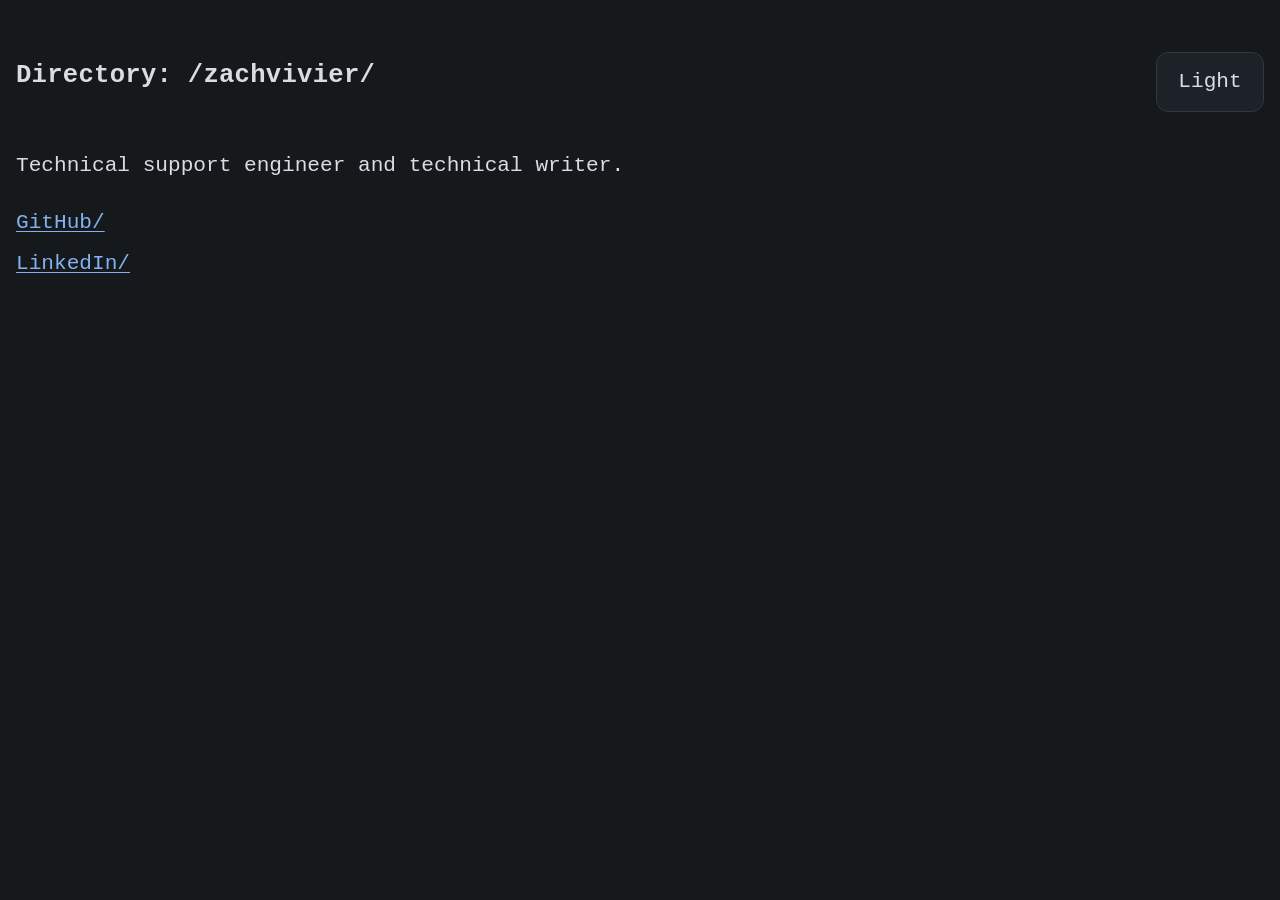
==== index.html @ 7c1c9667 "[verified] Replace site with minimal directory page" ====
<!doctype html>
<html lang="en">
<head>
  <meta charset="utf-8">
  <meta name="viewport" content="width=device-width, initial-scale=1">
  <meta name="description" content="Zach Vivier — technical support engineer and technical writer.">
  <meta name="theme-color" content="#15191c">
  <title>Zach Vivier — Technical Support &amp; Writing</title>
  <style>
    :root {
      color-scheme: dark;
      --background: #15191c;
      --surface: #1d2228;
      --border: #303740;
      --text: #d9dde3;
      --muted: #b9bec7;
      --link: #82b2f2;
      --link-hover: #a9caff;
      --focus: #b8d5ff;
    }

    :root[data-theme="light"] {
      color-scheme: light;
      --background: #f6f8fa;
      --surface: #ffffff;
      --border: #d0d7de;
      --text: #24292f;
      --muted: #57606a;
      --link: #0969da;
      --link-hover: #0550ae;
      --focus: #0969da;
    }

    * {
      box-sizing: border-box;
    }

    html {
      min-height: 100%;
      background: var(--background);
    }

    body {
      min-height: 100vh;
      margin: 0;
      background: var(--background);
      color: var(--text);
      font-family: "SFMono-Regular", Consolas, "Liberation Mono", Menlo, monospace;
      transition: background-color 160ms ease, color 160ms ease;
    }

    .page {
      width: 100%;
      padding: 52px 16px;
    }

    .masthead {
      display: flex;
      align-items: flex-start;
      justify-content: space-between;
      gap: 24px;
    }

    h1 {
      min-width: 0;
      margin: 9px 0 0;
      font-size: clamp(1.25rem, 2vw, 2rem);
      font-weight: 700;
      line-height: 1.2;
      letter-spacing: 0.01em;
    }

    .theme-toggle {
      min-width: 108px;
      min-height: 60px;
      padding: 10px 17px;
      border: 1px solid var(--border);
      border-radius: 12px;
      background: var(--surface);
      color: var(--text);
      font: inherit;
      font-size: clamp(1.125rem, 1.65vw, 1.625rem);
      line-height: 1.2;
      cursor: pointer;
      transition: background-color 160ms ease, border-color 160ms ease, color 160ms ease;
    }

    .theme-toggle:hover {
      border-color: var(--muted);
    }

    main {
      margin-top: 39px;
    }

    .role {
      margin: 0 0 28px;
      color: var(--text);
      font-size: clamp(1.125rem, 1.65vw, 1.625rem);
      line-height: 1.35;
    }

    .profiles {
      display: flex;
      flex-direction: column;
      align-items: flex-start;
      gap: 13px;
    }

    a {
      color: var(--link);
      font-size: clamp(1.125rem, 1.65vw, 1.625rem);
      line-height: 1.35;
      text-underline-offset: 0.12em;
      text-decoration-thickness: 1px;
      transition: color 120ms ease;
    }

    a:hover {
      color: var(--link-hover);
    }

    a:focus-visible,
    button:focus-visible {
      outline: 3px solid var(--focus);
      outline-offset: 4px;
    }

    @media (max-width: 600px) {
      .page {
        padding: 24px 18px;
      }

      .masthead {
        gap: 12px;
      }

      h1 {
        margin-top: 7px;
      }

      .theme-toggle {
        min-width: auto;
        min-height: 44px;
        padding: 8px 12px;
        border-radius: 9px;
        font-size: 1rem;
      }

      main {
        margin-top: 48px;
      }
    }

    @media (prefers-reduced-motion: reduce) {
      body,
      .theme-toggle,
      a {
        transition: none;
      }
    }
  </style>
</head>
<body>
  <div class="page">
    <header class="masthead">
      <h1>Directory: /zachvivier/</h1>
      <button class="theme-toggle" id="theme-toggle" type="button" aria-label="Switch to light theme">Light</button>
    </header>

    <main>
      <p class="role">Technical support engineer and technical writer.</p>
      <nav class="profiles" aria-label="Profiles">
        <a href="https://github.com/zachvivier">GitHub/</a>
        <a href="https://www.linkedin.com/in/zachvivier/">LinkedIn/</a>
      </nav>
    </main>
  </div>

  <script>
    const root = document.documentElement;
    const toggle = document.getElementById('theme-toggle');
    const themeColor = document.querySelector('meta[name="theme-color"]');
    let isLightTheme = false;

    const setTheme = (useLightTheme) => {
      root.dataset.theme = useLightTheme ? 'light' : 'dark';
      toggle.textContent = useLightTheme ? 'Dark' : 'Light';
      toggle.setAttribute('aria-label', `Switch to ${useLightTheme ? 'dark' : 'light'} theme`);
      themeColor.content = useLightTheme ? '#f6f8fa' : '#15191c';
    };

    toggle.addEventListener('click', () => {
      isLightTheme = !isLightTheme;
      setTheme(isLightTheme);
    });

    setTheme(isLightTheme);
  </script>
</body>
</html>
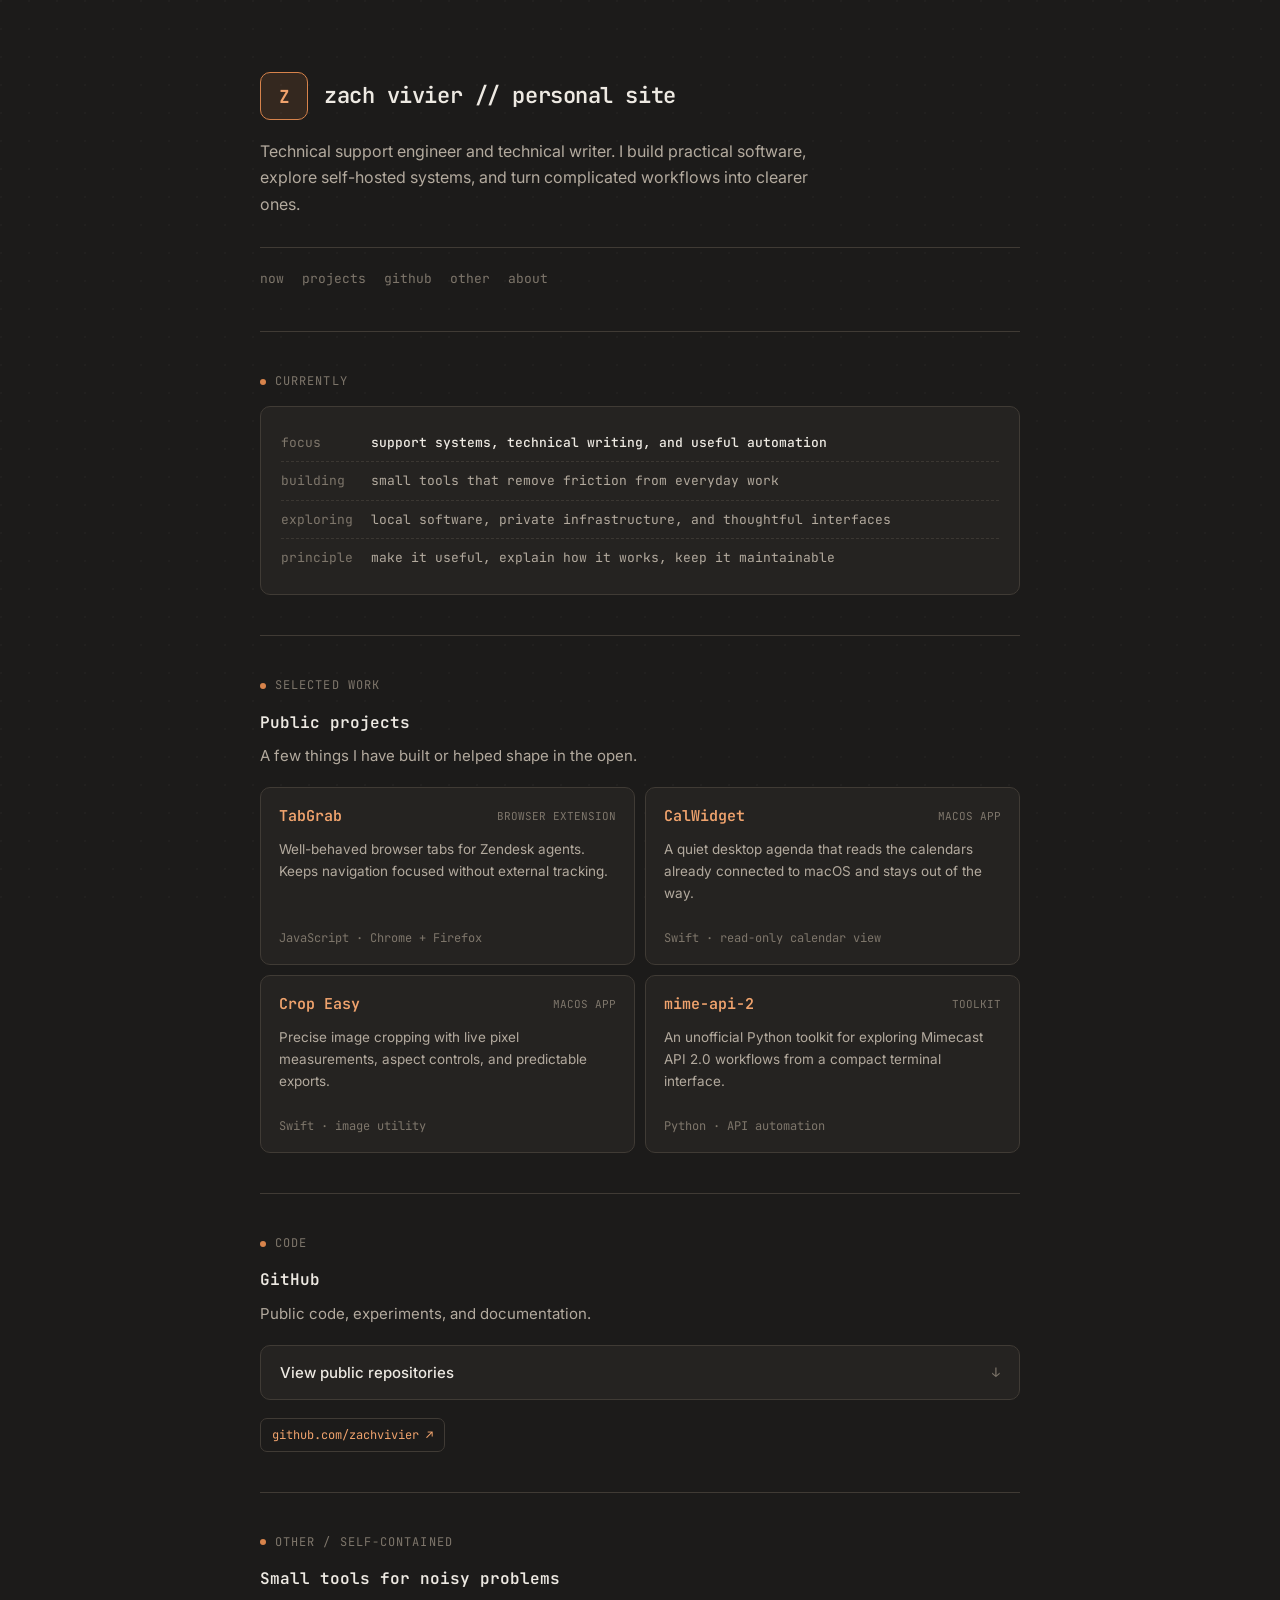
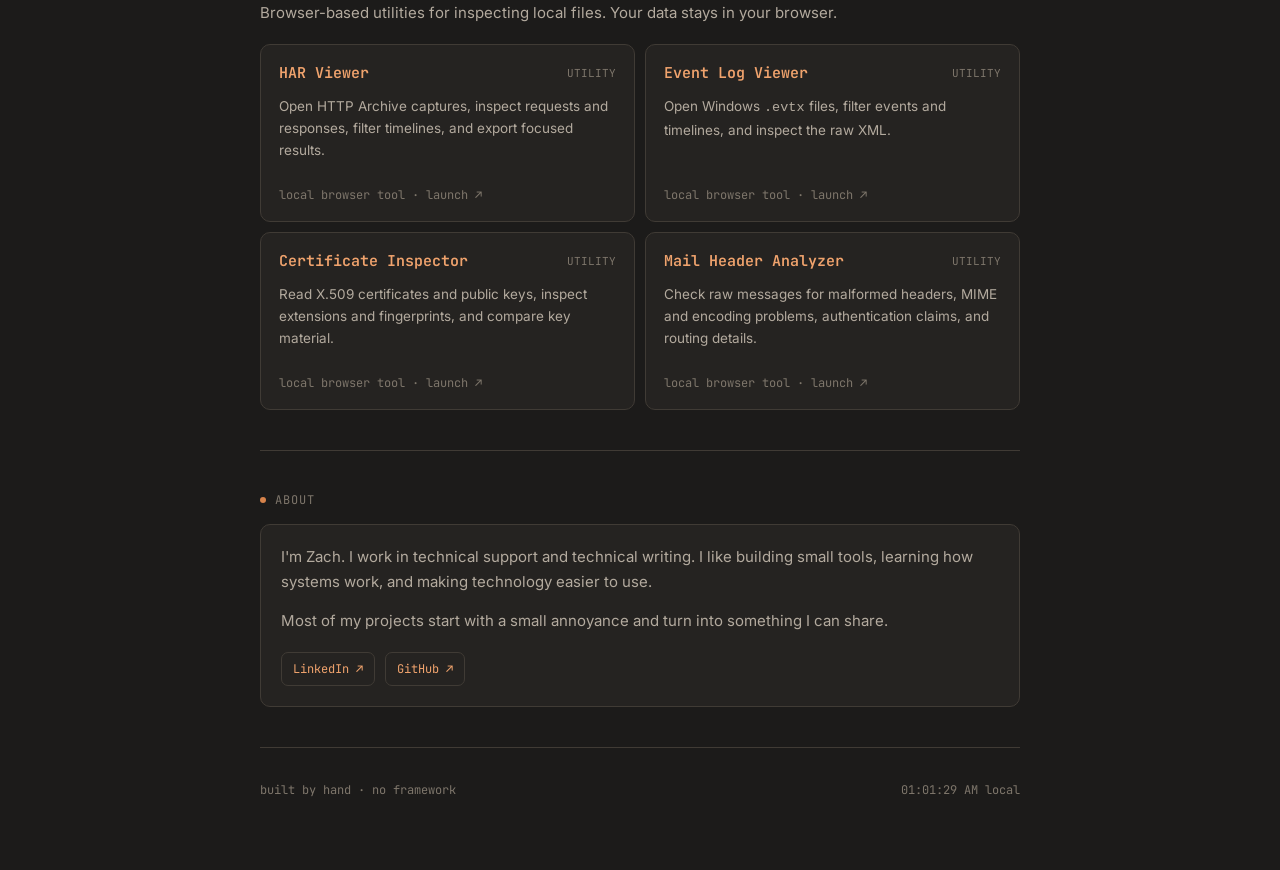
==== commit e9ba86bb: "feat: rebuild public site and restore local tools - Replace the homepage with the reviewed public po" ====
--- a/index.html
+++ b/index.html
@@ -3,199 +3,248 @@
 <head>
   <meta charset="utf-8">
   <meta name="viewport" content="width=device-width, initial-scale=1">
-  <meta name="description" content="Zach Vivier — technical support engineer and technical writer.">
-  <meta name="theme-color" content="#15191c">
-  <title>Zach Vivier — Technical Support &amp; Writing</title>
+  <meta name="description" content="Zach Vivier — technical support engineer, technical writer, and builder of practical software.">
+  <meta name="theme-color" content="#1c1b1a">
+  <title>Zach Vivier // tools, systems, writing</title>
+  <link rel="icon" href="favicon.png" type="image/png">
+  <link rel="preconnect" href="https://fonts.googleapis.com">
+  <link rel="preconnect" href="https://fonts.gstatic.com" crossorigin>
+  <link href="https://fonts.googleapis.com/css2?family=Inter:wght@400;500;600&family=JetBrains+Mono:wght@400;500;600;700&display=swap" rel="stylesheet">
   <style>
     :root {
-      color-scheme: dark;
-      --background: #15191c;
-      --surface: #1d2228;
-      --border: #303740;
-      --text: #d9dde3;
-      --muted: #b9bec7;
-      --link: #82b2f2;
-      --link-hover: #a9caff;
-      --focus: #b8d5ff;
-    }
-
-    :root[data-theme="light"] {
-      color-scheme: light;
-      --background: #f6f8fa;
-      --surface: #ffffff;
-      --border: #d0d7de;
-      --text: #24292f;
-      --muted: #57606a;
-      --link: #0969da;
-      --link-hover: #0550ae;
-      --focus: #0969da;
-    }
-
-    * {
-      box-sizing: border-box;
-    }
-
-    html {
-      min-height: 100%;
-      background: var(--background);
-    }
-
+      --bg: #1c1b1a;
+      --surface: #252321;
+      --surface-raised: #2c2926;
+      --border: #403b35;
+      --text: #ede9e2;
+      --muted: #b3aa9e;
+      --dim: #7e766b;
+      --accent: #d7834b;
+      --accent-bright: #f0a36d;
+      --accent-soft: rgba(215,131,75,.13);
+      --green: #91aa82;
+      --mono: 'JetBrains Mono', ui-monospace, monospace;
+      --sans: Inter, ui-sans-serif, system-ui, sans-serif;
+    }
+
+    * { box-sizing: border-box; }
+    html { scroll-behavior: smooth; }
     body {
-      min-height: 100vh;
       margin: 0;
-      background: var(--background);
+      background: var(--bg);
       color: var(--text);
-      font-family: "SFMono-Regular", Consolas, "Liberation Mono", Menlo, monospace;
-      transition: background-color 160ms ease, color 160ms ease;
-    }
-
-    .page {
-      width: 100%;
-      padding: 52px 16px;
-    }
-
-    .masthead {
-      display: flex;
-      align-items: flex-start;
-      justify-content: space-between;
-      gap: 24px;
-    }
-
-    h1 {
-      min-width: 0;
-      margin: 9px 0 0;
-      font-size: clamp(1.25rem, 2vw, 2rem);
-      font-weight: 700;
-      line-height: 1.2;
-      letter-spacing: 0.01em;
-    }
-
-    .theme-toggle {
-      min-width: 108px;
-      min-height: 60px;
-      padding: 10px 17px;
-      border: 1px solid var(--border);
-      border-radius: 12px;
-      background: var(--surface);
-      color: var(--text);
-      font: inherit;
-      font-size: clamp(1.125rem, 1.65vw, 1.625rem);
-      line-height: 1.2;
-      cursor: pointer;
-      transition: background-color 160ms ease, border-color 160ms ease, color 160ms ease;
-    }
-
-    .theme-toggle:hover {
-      border-color: var(--muted);
-    }
-
-    main {
-      margin-top: 39px;
-    }
-
-    .role {
-      margin: 0 0 28px;
-      color: var(--text);
-      font-size: clamp(1.125rem, 1.65vw, 1.625rem);
-      line-height: 1.35;
-    }
-
-    .profiles {
-      display: flex;
-      flex-direction: column;
-      align-items: flex-start;
-      gap: 13px;
-    }
-
-    a {
-      color: var(--link);
-      font-size: clamp(1.125rem, 1.65vw, 1.625rem);
-      line-height: 1.35;
-      text-underline-offset: 0.12em;
-      text-decoration-thickness: 1px;
-      transition: color 120ms ease;
-    }
-
-    a:hover {
-      color: var(--link-hover);
-    }
-
-    a:focus-visible,
-    button:focus-visible {
-      outline: 3px solid var(--focus);
-      outline-offset: 4px;
-    }
-
-    @media (max-width: 600px) {
-      .page {
-        padding: 24px 18px;
-      }
-
-      .masthead {
-        gap: 12px;
-      }
-
-      h1 {
-        margin-top: 7px;
-      }
-
-      .theme-toggle {
-        min-width: auto;
-        min-height: 44px;
-        padding: 8px 12px;
-        border-radius: 9px;
-        font-size: 1rem;
-      }
-
-      main {
-        margin-top: 48px;
-      }
-    }
-
-    @media (prefers-reduced-motion: reduce) {
-      body,
-      .theme-toggle,
-      a {
-        transition: none;
-      }
-    }
+      font: 15px/1.65 var(--sans);
+      -webkit-font-smoothing: antialiased;
+    }
+    body::before {
+      content: "";
+      position: fixed;
+      inset: 0;
+      pointer-events: none;
+      opacity: .35;
+      background-image: radial-gradient(circle at 1px 1px, rgba(237,233,226,.08) 1px, transparent 0);
+      background-size: 28px 28px;
+    }
+    a { color: inherit; }
+    .wrap { position: relative; z-index: 1; width: min(760px, calc(100% - 40px)); margin: 0 auto; }
+
+    header { padding: 72px 0 44px; }
+    .identity { display: flex; align-items: center; gap: 16px; }
+    .mark {
+      display: grid; place-items: center; width: 48px; height: 48px; flex: 0 0 auto;
+      border: 1px solid var(--accent); border-radius: 10px; background: var(--accent-soft);
+      color: var(--accent-bright); font: 700 18px var(--mono);
+    }
+    h1, h2, .eyebrow, .mono { font-family: var(--mono); }
+    h1 { margin: 0; font: 600 22px/1.2 var(--mono); letter-spacing: -.02em; }
+    .tagline { max-width: 57ch; margin: 18px 0 0; color: var(--muted); font-size: 16px; }
+    nav { display: flex; flex-wrap: wrap; gap: 18px; margin-top: 30px; padding-top: 22px; border-top: 1px solid var(--border); font: 13px var(--mono); }
+    nav a { color: var(--dim); text-decoration: none; }
+    nav a:hover, nav a:focus-visible { color: var(--accent-bright); }
+
+    section { padding: 40px 0; border-top: 1px solid var(--border); }
+    .eyebrow { display: flex; align-items: center; gap: 9px; margin-bottom: 14px; color: var(--dim); font-size: 12px; letter-spacing: .09em; text-transform: uppercase; }
+    .eyebrow::before { content: ""; width: 6px; height: 6px; border-radius: 50%; background: var(--accent); }
+    h2 { margin: 0 0 8px; font-size: 16px; font-weight: 600; }
+    .section-intro { margin: 0 0 18px; color: var(--muted); }
+
+    .log, .repo-card, .project, .note, .about-card { background: var(--surface); border: 1px solid var(--border); border-radius: 10px; }
+    .log { padding: 17px 20px; font: 13px/1.65 var(--mono); }
+    .log-line { display: grid; grid-template-columns: 76px 1fr; gap: 14px; padding: 8px 0; border-bottom: 1px dashed rgba(64,59,53,.85); color: var(--muted); }
+    .log-line:last-child { border-bottom: 0; }
+    .log-date { color: var(--dim); }
+    .log-line strong { color: var(--text); font-weight: 500; }
+
+    .projects { display: grid; grid-template-columns: repeat(2, minmax(0, 1fr)); gap: 10px; }
+    .project { display: flex; flex-direction: column; min-height: 178px; padding: 18px; text-decoration: none; transition: border-color .15s ease, background .15s ease, transform .15s ease; }
+    .project:hover, .project:focus-visible { border-color: var(--accent); background: var(--surface-raised); transform: translateY(-2px); }
+    .project-top { display: flex; align-items: center; justify-content: space-between; gap: 10px; }
+    .project-name { color: var(--accent-bright); font: 600 15px var(--mono); }
+    .project-type { color: var(--dim); font: 11px var(--mono); text-transform: uppercase; }
+    .project p { margin: 12px 0 18px; color: var(--muted); font-size: 13.5px; }
+    .project-meta { margin-top: auto; color: var(--dim); font: 12px var(--mono); }
+
+    .repo-card { overflow: hidden; }
+    .repo-toggle { display: flex; align-items: center; justify-content: space-between; width: 100%; padding: 17px 19px; border: 0; background: transparent; color: var(--text); font: 500 15px var(--sans); text-align: left; cursor: pointer; }
+    .repo-toggle:hover { background: var(--surface-raised); }
+    .repo-toggle span:last-child { color: var(--dim); font: 13px var(--mono); }
+    .repo-panel { display: none; padding: 4px 12px 13px; border-top: 1px solid var(--border); }
+    .repo-card.open .repo-panel { display: block; }
+    .repo-row { display: flex; align-items: flex-start; justify-content: space-between; gap: 16px; padding: 12px 8px; border-radius: 7px; text-decoration: none; }
+    .repo-row:hover { background: var(--accent-soft); }
+    .repo-row strong { display: block; margin-bottom: 3px; color: var(--accent-bright); font: 14px var(--mono); }
+    .repo-row small { color: var(--muted); font-size: 12.5px; }
+    .repo-lang { flex: 0 0 auto; color: var(--dim); font: 11px var(--mono); }
+
+    .about-card { padding: 20px; }
+    .about-card p { margin: 0 0 14px; color: var(--muted); }
+    .about-card p:last-child { margin-bottom: 0; }
+    .links { display: flex; flex-wrap: wrap; gap: 10px; margin-top: 18px; }
+    .link { padding: 8px 11px; border: 1px solid var(--border); border-radius: 7px; color: var(--accent-bright); font: 12px var(--mono); text-decoration: none; }
+    .link:hover, .link:focus-visible { border-color: var(--accent); background: var(--accent-soft); }
+
+    footer { display: flex; justify-content: space-between; gap: 16px; padding: 34px 0 72px; border-top: 1px solid var(--border); color: var(--dim); font: 12px var(--mono); }
+    :focus-visible { outline: 2px solid var(--accent-bright); outline-offset: 3px; }
+    @media (max-width: 560px) {
+      .wrap { width: min(100% - 32px, 760px); }
+      header { padding: 48px 0 32px; }
+      h1 { font-size: 19px; }
+      .projects { grid-template-columns: 1fr; }
+      .log-line { grid-template-columns: 62px 1fr; gap: 10px; }
+      footer { flex-direction: column; }
+    }
+    @media (prefers-reduced-motion: reduce) { html { scroll-behavior: auto; } .project { transition: none; } }
   </style>
 </head>
 <body>
-  <div class="page">
-    <header class="masthead">
-      <h1>Directory: /zachvivier/</h1>
-      <button class="theme-toggle" id="theme-toggle" type="button" aria-label="Switch to light theme">Light</button>
+  <div class="wrap">
+    <header>
+      <div class="identity">
+        <div class="mark" aria-hidden="true">Z</div>
+        <h1>zach vivier // personal site</h1>
+      </div>
+      <p class="tagline">Technical support engineer and technical writer. I build practical software, explore self-hosted systems, and turn complicated workflows into clearer ones.</p>
+      <nav aria-label="Primary navigation">
+        <a href="#now">now</a>
+        <a href="#projects">projects</a>
+        <a href="#github">github</a>
+        <a href="#other">other</a>
+        <a href="#about">about</a>
+      </nav>
     </header>
 
     <main>
-      <p class="role">Technical support engineer and technical writer.</p>
-      <nav class="profiles" aria-label="Profiles">
-        <a href="https://github.com/zachvivier">GitHub/</a>
-        <a href="https://www.linkedin.com/in/zachvivier/">LinkedIn/</a>
-      </nav>
+      <section id="now">
+        <div class="eyebrow">currently</div>
+        <div class="log" aria-label="Current focus">
+          <div class="log-line"><span class="log-date">focus</span><strong>support systems, technical writing, and useful automation</strong></div>
+          <div class="log-line"><span class="log-date">building</span><span>small tools that remove friction from everyday work</span></div>
+          <div class="log-line"><span class="log-date">exploring</span><span>local software, private infrastructure, and thoughtful interfaces</span></div>
+          <div class="log-line"><span class="log-date">principle</span><span>make it useful, explain how it works, keep it maintainable</span></div>
+        </div>
+      </section>
+
+      <section id="projects">
+        <div class="eyebrow">selected work</div>
+        <h2>Public projects</h2>
+        <p class="section-intro">A few things I have built or helped shape in the open.</p>
+        <div class="projects">
+          <a class="project" href="https://github.com/zachvivier/TabGrab" target="_blank" rel="noopener">
+            <div class="project-top"><span class="project-name">TabGrab</span><span class="project-type">browser extension</span></div>
+            <p>Well-behaved browser tabs for Zendesk agents. Keeps navigation focused without external tracking.</p>
+            <span class="project-meta">JavaScript · Chrome + Firefox</span>
+          </a>
+          <a class="project" href="https://github.com/zachvivier/calwidget" target="_blank" rel="noopener">
+            <div class="project-top"><span class="project-name">CalWidget</span><span class="project-type">macOS app</span></div>
+            <p>A quiet desktop agenda that reads the calendars already connected to macOS and stays out of the way.</p>
+            <span class="project-meta">Swift · read-only calendar view</span>
+          </a>
+          <a class="project" href="https://github.com/zachvivier/crop-easy" target="_blank" rel="noopener">
+            <div class="project-top"><span class="project-name">Crop Easy</span><span class="project-type">macOS app</span></div>
+            <p>Precise image cropping with live pixel measurements, aspect controls, and predictable exports.</p>
+            <span class="project-meta">Swift · image utility</span>
+          </a>
+          <a class="project" href="https://github.com/zachvivier/mime-api-2" target="_blank" rel="noopener">
+            <div class="project-top"><span class="project-name">mime-api-2</span><span class="project-type">toolkit</span></div>
+            <p>An unofficial Python toolkit for exploring Mimecast API 2.0 workflows from a compact terminal interface.</p>
+            <span class="project-meta">Python · API automation</span>
+          </a>
+        </div>
+      </section>
+
+      <section id="github">
+        <div class="eyebrow">code</div>
+        <h2>GitHub</h2>
+        <p class="section-intro">Public code, experiments, and documentation.</p>
+        <div class="repo-card" id="repo-card">
+          <button class="repo-toggle" type="button" aria-expanded="false" aria-controls="repo-panel"><span>View public repositories</span><span id="repo-chevron">↓</span></button>
+          <div class="repo-panel" id="repo-panel">
+            <a class="repo-row" href="https://github.com/zachvivier/zachvivier.github.io" target="_blank" rel="noopener"><span><strong>zachvivier.github.io</strong><small>This personal site, served as a dependency-free GitHub Pages site.</small></span><span class="repo-lang">HTML</span></a>
+            <a class="repo-row" href="https://github.com/zachvivier/TabGrab" target="_blank" rel="noopener"><span><strong>TabGrab</strong><small>A browser extension for keeping Zendesk agent tabs tidy.</small></span><span class="repo-lang">JS</span></a>
+            <a class="repo-row" href="https://github.com/zachvivier/calwidget" target="_blank" rel="noopener"><span><strong>calwidget</strong><small>A live calendar agenda for the macOS desktop.</small></span><span class="repo-lang">Swift</span></a>
+            <a class="repo-row" href="https://github.com/zachvivier/crop-easy" target="_blank" rel="noopener"><span><strong>crop-easy</strong><small>A native utility for exact image crops and exports.</small></span><span class="repo-lang">Swift</span></a>
+            <a class="repo-row" href="https://github.com/zachvivier/mime-api-2" target="_blank" rel="noopener"><span><strong>mime-api-2</strong><small>Unofficial scripts and a launcher for Mimecast API 2.0.</small></span><span class="repo-lang">Python</span></a>
+          </div>
+        </div>
+        <div class="links"><a class="link" href="https://github.com/zachvivier" target="_blank" rel="noopener">github.com/zachvivier ↗</a></div>
+      </section>
+
+      <section id="other">
+        <div class="eyebrow">other / self-contained</div>
+        <h2>Small tools for noisy problems</h2>
+        <p class="section-intro">Browser-based utilities for inspecting local files. Your data stays in your browser.</p>
+        <div class="projects">
+          <a class="project" href="har-viewer.html">
+            <div class="project-top"><span class="project-name">HAR Viewer</span><span class="project-type">utility</span></div>
+            <p>Open HTTP Archive captures, inspect requests and responses, filter timelines, and export focused results.</p>
+            <span class="project-meta">local browser tool · launch ↗</span>
+          </a>
+          <a class="project" href="event-viewer.html">
+            <div class="project-top"><span class="project-name">Event Log Viewer</span><span class="project-type">utility</span></div>
+            <p>Open Windows <code>.evtx</code> files, filter events and timelines, and inspect the raw XML.</p>
+            <span class="project-meta">local browser tool · launch ↗</span>
+          </a>
+          <a class="project" href="cert-inspector.html">
+            <div class="project-top"><span class="project-name">Certificate Inspector</span><span class="project-type">utility</span></div>
+            <p>Read X.509 certificates and public keys, inspect extensions and fingerprints, and compare key material.</p>
+            <span class="project-meta">local browser tool · launch ↗</span>
+          </a>
+          <a class="project" href="mail-analyzer.html">
+            <div class="project-top"><span class="project-name">Mail Header Analyzer</span><span class="project-type">utility</span></div>
+            <p>Check raw messages for malformed headers, MIME and encoding problems, authentication claims, and routing details.</p>
+            <span class="project-meta">local browser tool · launch ↗</span>
+          </a>
+        </div>
+      </section>
+
+      <section id="about">
+        <div class="eyebrow">about</div>
+        <div class="about-card">
+          <p>I'm Zach. I work in technical support and technical writing. I like building small tools, learning how systems work, and making technology easier to use.</p>
+          <p>Most of my projects start with a small annoyance and turn into something I can share.</p>
+          <div class="links">
+            <a class="link" href="https://www.linkedin.com/in/zachvivier/" target="_blank" rel="noopener">LinkedIn ↗</a>
+            <a class="link" href="https://github.com/zachvivier" target="_blank" rel="noopener">GitHub ↗</a>
+          </div>
+        </div>
+      </section>
     </main>
+
+    <footer><span>built by hand · no framework</span><span id="clock" aria-label="Local time"></span></footer>
   </div>
-
   <script>
-    const root = document.documentElement;
-    const toggle = document.getElementById('theme-toggle');
-    const themeColor = document.querySelector('meta[name="theme-color"]');
-    let isLightTheme = false;
-
-    const setTheme = (useLightTheme) => {
-      root.dataset.theme = useLightTheme ? 'light' : 'dark';
-      toggle.textContent = useLightTheme ? 'Dark' : 'Light';
-      toggle.setAttribute('aria-label', `Switch to ${useLightTheme ? 'dark' : 'light'} theme`);
-      themeColor.content = useLightTheme ? '#f6f8fa' : '#15191c';
-    };
-
+    const card = document.getElementById('repo-card');
+    const toggle = card.querySelector('.repo-toggle');
+    const chevron = document.getElementById('repo-chevron');
     toggle.addEventListener('click', () => {
-      isLightTheme = !isLightTheme;
-      setTheme(isLightTheme);
+      const open = card.classList.toggle('open');
+      toggle.setAttribute('aria-expanded', String(open));
+      chevron.textContent = open ? '↑' : '↓';
     });
-
-    setTheme(isLightTheme);
+    const clock = document.getElementById('clock');
+    const updateClock = () => { clock.textContent = new Intl.DateTimeFormat([], {hour: '2-digit', minute: '2-digit', second: '2-digit'}).format(new Date()) + ' local'; };
+    updateClock();
+    window.setInterval(updateClock, 1000);
   </script>
 </body>
 </html>
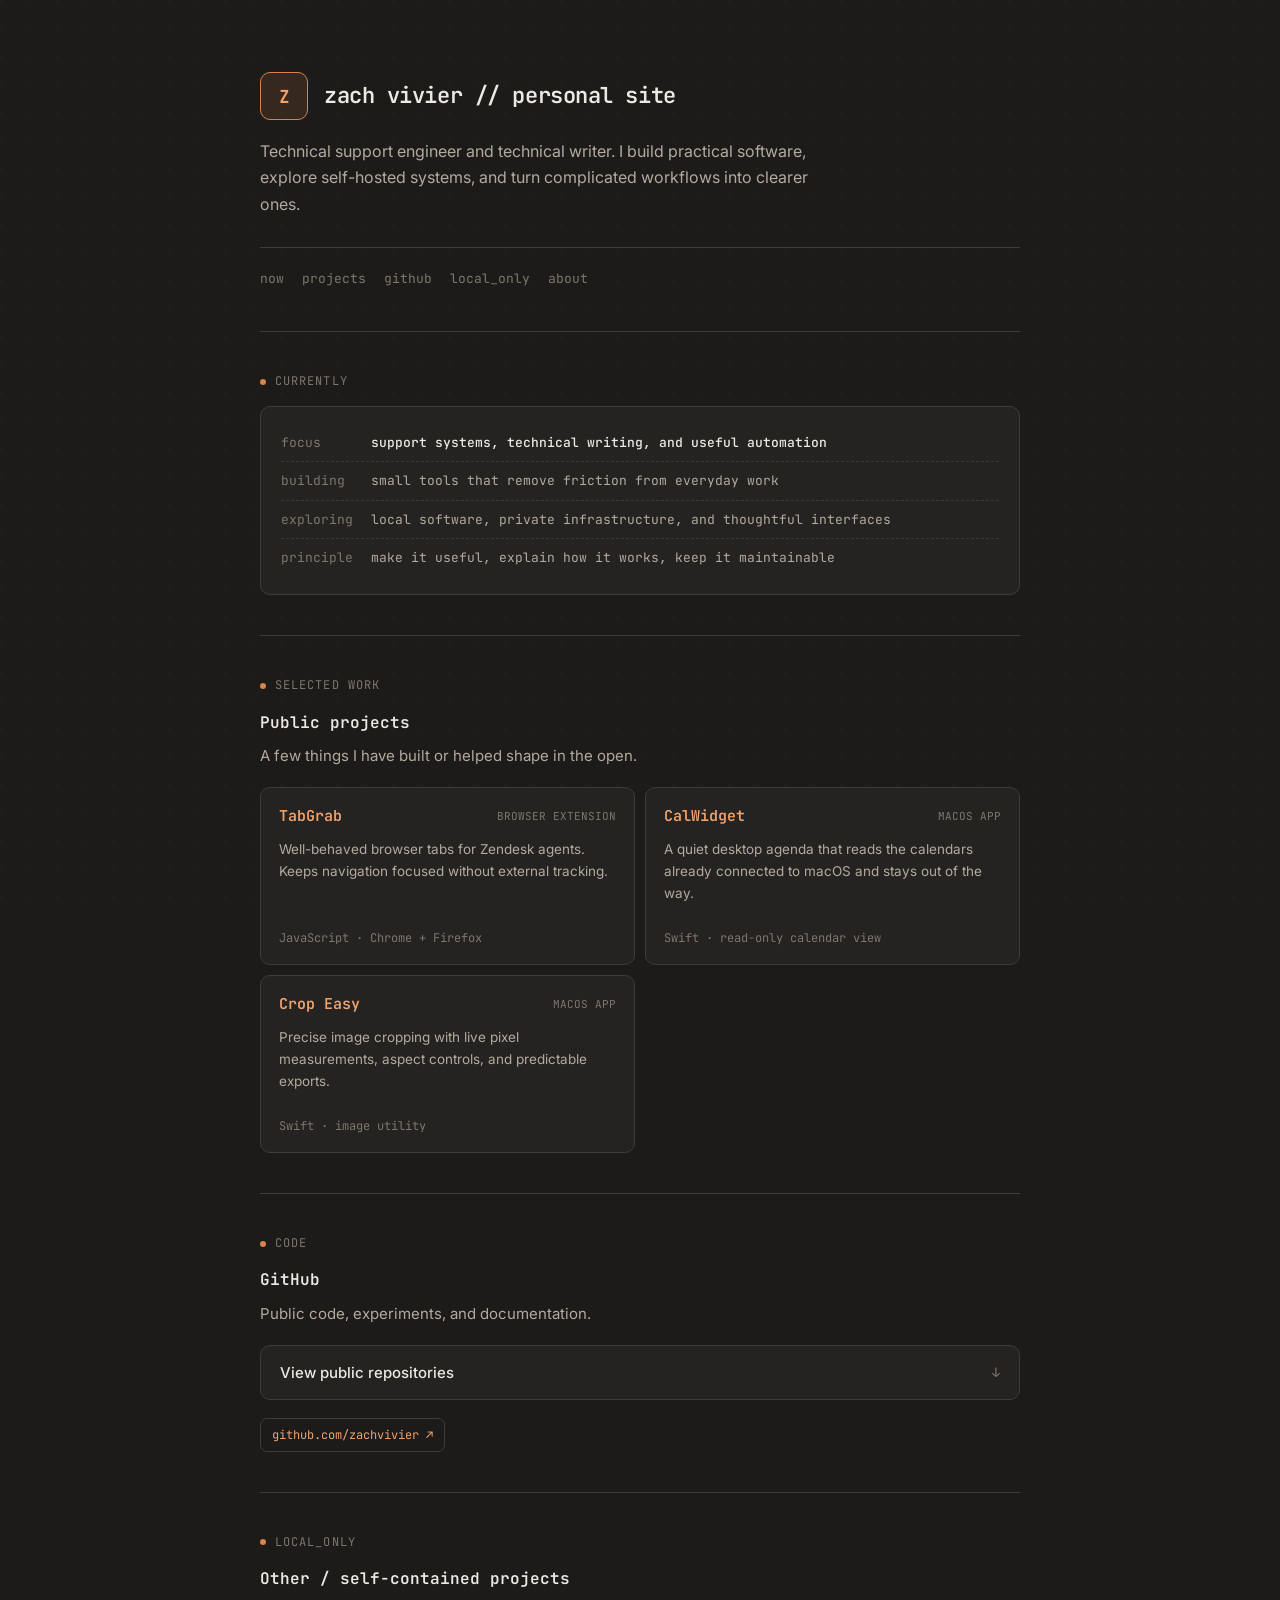
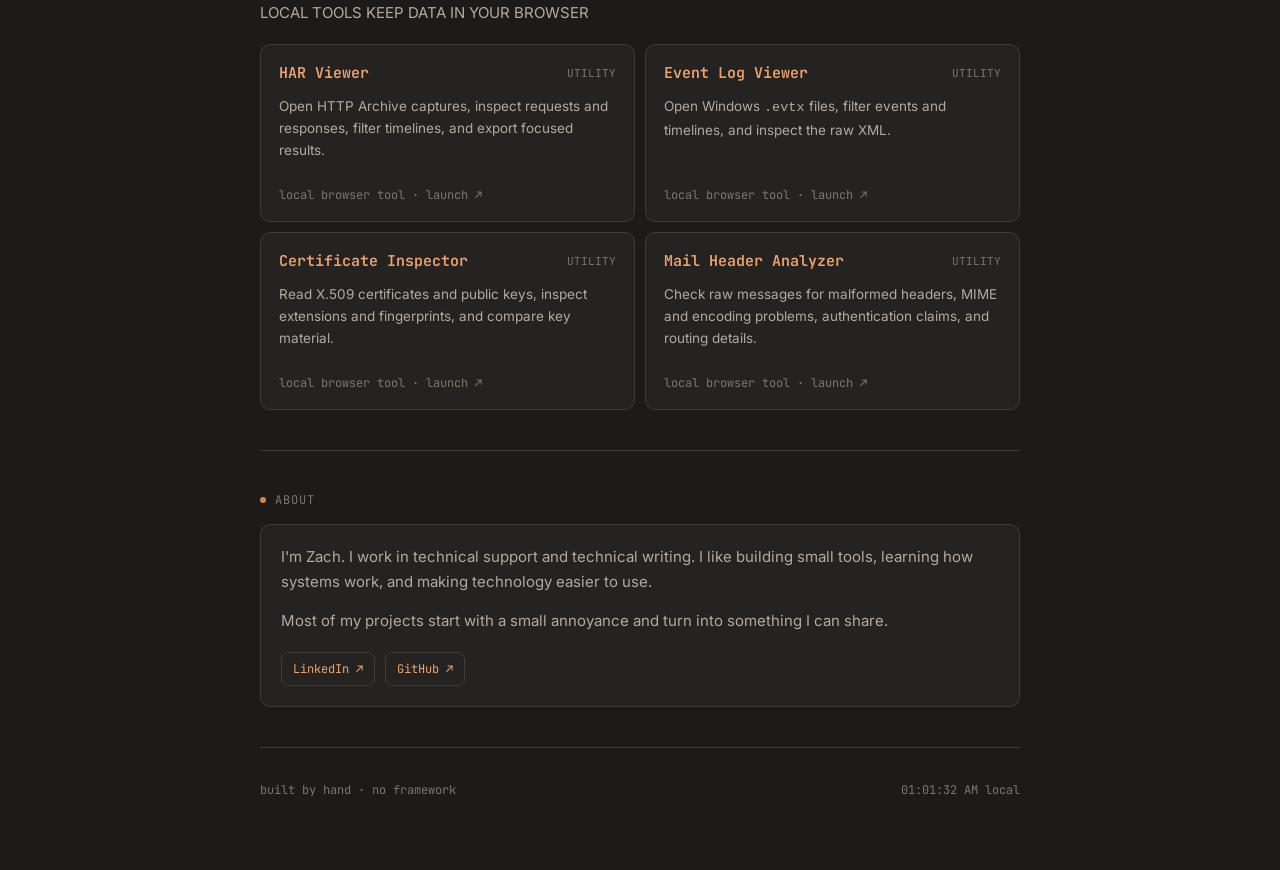
==== commit 015fe51e: "content: refine homepage project sections" ====
--- a/index.html
+++ b/index.html
@@ -128,7 +128,7 @@
         <a href="#now">now</a>
         <a href="#projects">projects</a>
         <a href="#github">github</a>
-        <a href="#other">other</a>
+        <a href="#local-only">local_only</a>
         <a href="#about">about</a>
       </nav>
     </header>
@@ -164,11 +164,7 @@
             <p>Precise image cropping with live pixel measurements, aspect controls, and predictable exports.</p>
             <span class="project-meta">Swift · image utility</span>
           </a>
-          <a class="project" href="https://github.com/zachvivier/mime-api-2" target="_blank" rel="noopener">
-            <div class="project-top"><span class="project-name">mime-api-2</span><span class="project-type">toolkit</span></div>
-            <p>An unofficial Python toolkit for exploring Mimecast API 2.0 workflows from a compact terminal interface.</p>
-            <span class="project-meta">Python · API automation</span>
-          </a>
+
         </div>
       </section>
 
@@ -183,16 +179,16 @@
             <a class="repo-row" href="https://github.com/zachvivier/TabGrab" target="_blank" rel="noopener"><span><strong>TabGrab</strong><small>A browser extension for keeping Zendesk agent tabs tidy.</small></span><span class="repo-lang">JS</span></a>
             <a class="repo-row" href="https://github.com/zachvivier/calwidget" target="_blank" rel="noopener"><span><strong>calwidget</strong><small>A live calendar agenda for the macOS desktop.</small></span><span class="repo-lang">Swift</span></a>
             <a class="repo-row" href="https://github.com/zachvivier/crop-easy" target="_blank" rel="noopener"><span><strong>crop-easy</strong><small>A native utility for exact image crops and exports.</small></span><span class="repo-lang">Swift</span></a>
-            <a class="repo-row" href="https://github.com/zachvivier/mime-api-2" target="_blank" rel="noopener"><span><strong>mime-api-2</strong><small>Unofficial scripts and a launcher for Mimecast API 2.0.</small></span><span class="repo-lang">Python</span></a>
+
           </div>
         </div>
         <div class="links"><a class="link" href="https://github.com/zachvivier" target="_blank" rel="noopener">github.com/zachvivier ↗</a></div>
       </section>
 
-      <section id="other">
-        <div class="eyebrow">other / self-contained</div>
-        <h2>Small tools for noisy problems</h2>
-        <p class="section-intro">Browser-based utilities for inspecting local files. Your data stays in your browser.</p>
+      <section id="local-only">
+        <div class="eyebrow">LOCAL_ONLY</div>
+        <h2>Other / self-contained projects</h2>
+        <p class="section-intro">LOCAL TOOLS KEEP DATA IN YOUR BROWSER</p>
         <div class="projects">
           <a class="project" href="har-viewer.html">
             <div class="project-top"><span class="project-name">HAR Viewer</span><span class="project-type">utility</span></div>
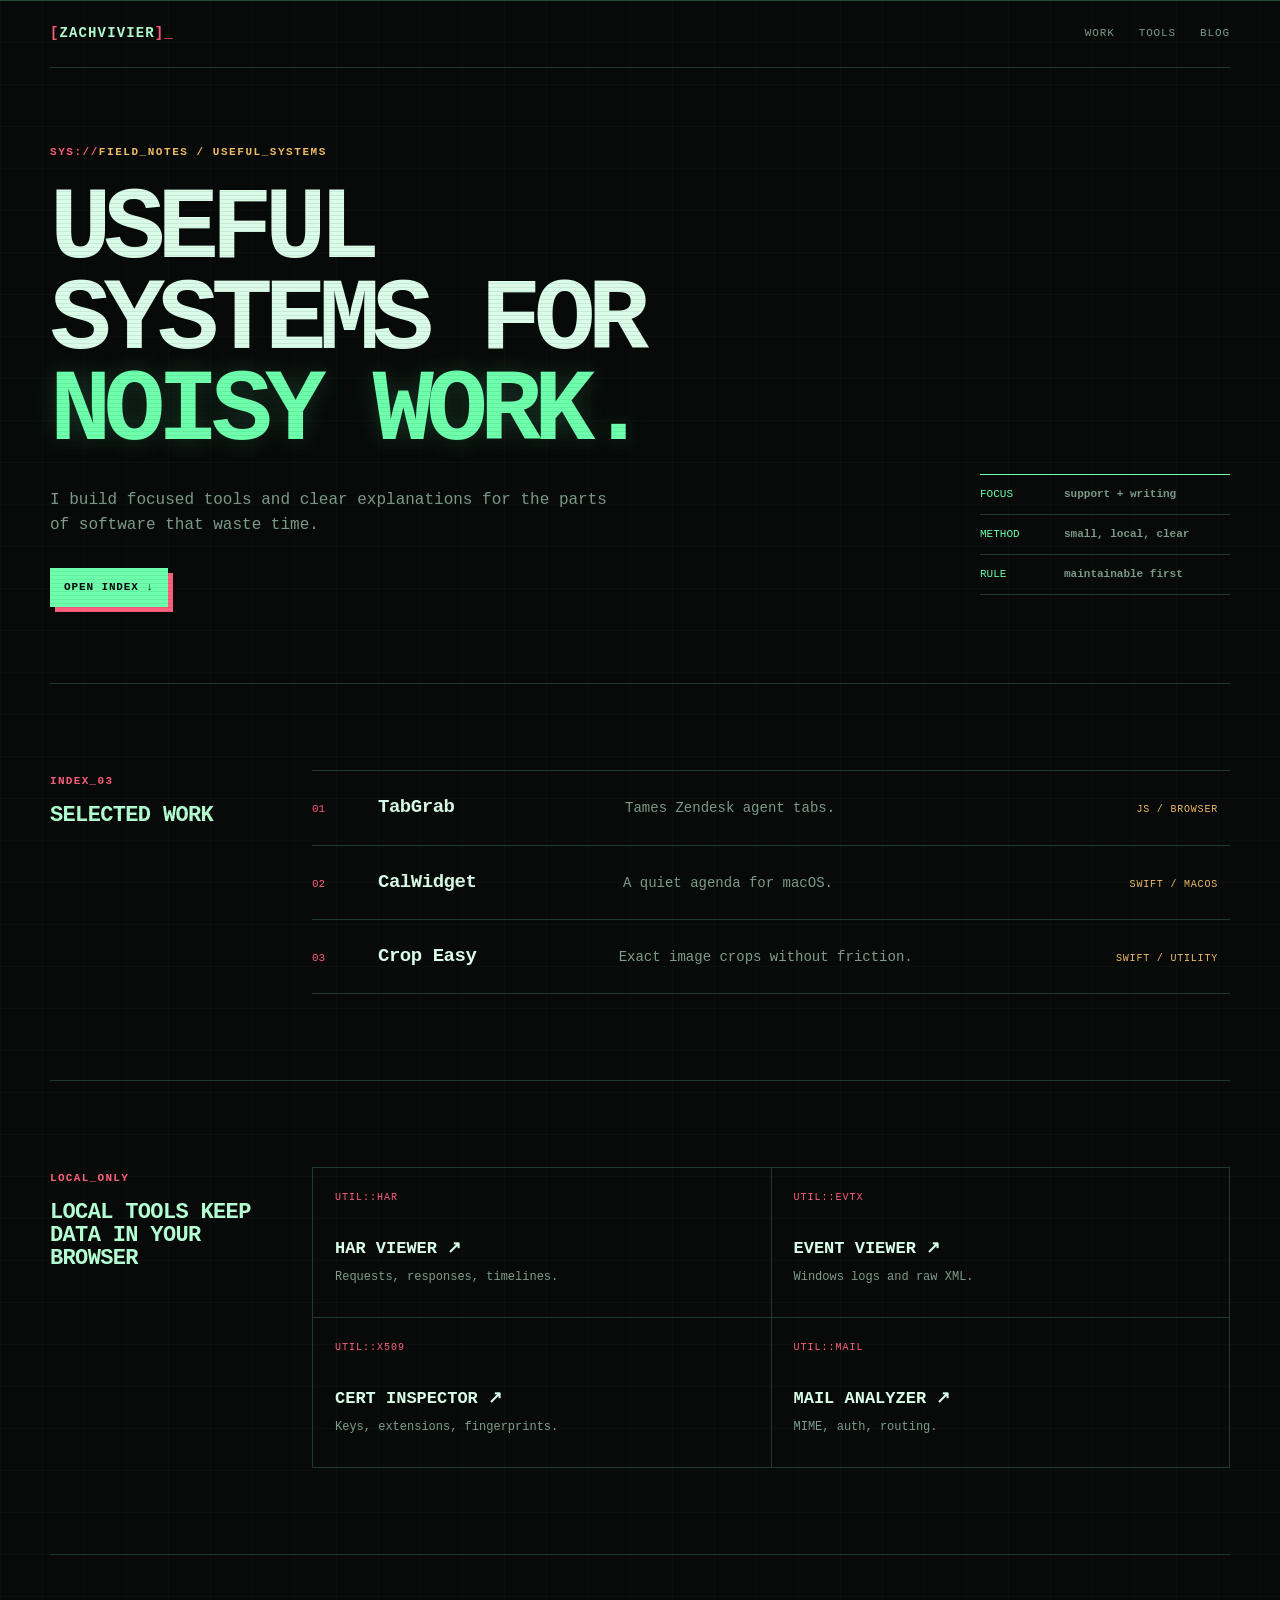
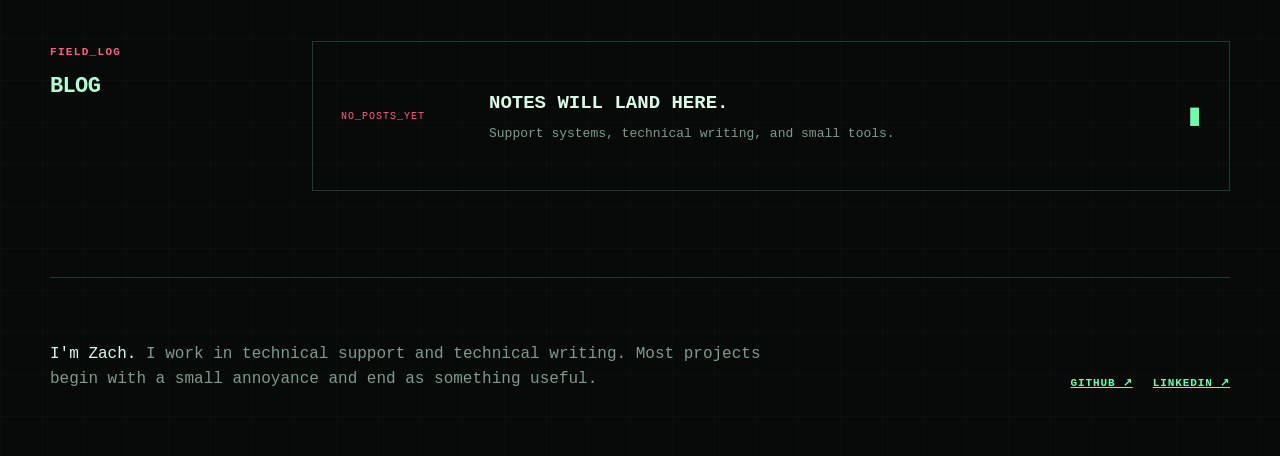
==== commit 9a6c9b4a: "feat: redesign homepage as cyberpunk field log" ====
--- a/index.html
+++ b/index.html
@@ -3,244 +3,386 @@
 <head>
   <meta charset="utf-8">
   <meta name="viewport" content="width=device-width, initial-scale=1">
-  <meta name="description" content="Zach Vivier — technical support engineer, technical writer, and builder of practical software.">
-  <meta name="theme-color" content="#1c1b1a">
-  <title>Zach Vivier // tools, systems, writing</title>
+  <meta name="description" content="Zach Vivier builds practical tools for support work, local inspection, and everyday systems.">
+  <meta name="theme-color" content="#070a09">
+  <title>Zach Vivier // useful systems</title>
   <link rel="icon" href="favicon.png" type="image/png">
-  <link rel="preconnect" href="https://fonts.googleapis.com">
-  <link rel="preconnect" href="https://fonts.gstatic.com" crossorigin>
-  <link href="https://fonts.googleapis.com/css2?family=Inter:wght@400;500;600&family=JetBrains+Mono:wght@400;500;600;700&display=swap" rel="stylesheet">
   <style>
     :root {
-      --bg: #1c1b1a;
-      --surface: #252321;
-      --surface-raised: #2c2926;
-      --border: #403b35;
-      --text: #ede9e2;
-      --muted: #b3aa9e;
-      --dim: #7e766b;
-      --accent: #d7834b;
-      --accent-bright: #f0a36d;
-      --accent-soft: rgba(215,131,75,.13);
-      --green: #91aa82;
-      --mono: 'JetBrains Mono', ui-monospace, monospace;
-      --sans: Inter, ui-sans-serif, system-ui, sans-serif;
+      --void: #070a09;
+      --panel: #0b100e;
+      --ink: #d9fbe8;
+      --muted: #7e9c8b;
+      --line: #203a2d;
+      --green: #6dffac;
+      --green-hot: #b4ffd2;
+      --amber: #f2bd66;
+      --pink: #ff5f7e;
+      --mono: "IBM Plex Mono", "Cascadia Mono", "SFMono-Regular", Consolas, "Liberation Mono", monospace;
     }
 
     * { box-sizing: border-box; }
-    html { scroll-behavior: smooth; }
+    html { scroll-behavior: smooth; background: var(--void); }
     body {
+      position: relative;
       margin: 0;
-      background: var(--bg);
-      color: var(--text);
-      font: 15px/1.65 var(--sans);
+      overflow-x: hidden;
+      background:
+        linear-gradient(rgba(109,255,172,.025) 1px, transparent 1px),
+        linear-gradient(90deg, rgba(109,255,172,.018) 1px, transparent 1px),
+        var(--void);
+      background-size: 42px 42px;
+      color: var(--ink);
+      font: 14px/1.55 var(--mono);
       -webkit-font-smoothing: antialiased;
     }
     body::before {
       content: "";
       position: fixed;
+      z-index: 10;
       inset: 0;
       pointer-events: none;
-      opacity: .35;
-      background-image: radial-gradient(circle at 1px 1px, rgba(237,233,226,.08) 1px, transparent 0);
-      background-size: 28px 28px;
-    }
+      background: repeating-linear-gradient(0deg, rgba(0,0,0,.16) 0, rgba(0,0,0,.16) 1px, transparent 1px, transparent 4px);
+      opacity: .42;
+    }
+    .scan-plane {
+      position: absolute;
+      z-index: 9;
+      inset: 0;
+      overflow: hidden;
+      pointer-events: none;
+    }
+    .scan-plane::after {
+      content: "";
+      position: absolute;
+      left: 0;
+      right: 0;
+      top: -18vh;
+      height: 18vh;
+      pointer-events: none;
+      border-bottom: 1px solid rgba(109,255,172,.25);
+      background: linear-gradient(to bottom, transparent, rgba(109,255,172,.035));
+      animation: sweep 9s linear infinite;
+    }
+
     a { color: inherit; }
-    .wrap { position: relative; z-index: 1; width: min(760px, calc(100% - 40px)); margin: 0 auto; }
-
-    header { padding: 72px 0 44px; }
-    .identity { display: flex; align-items: center; gap: 16px; }
-    .mark {
-      display: grid; place-items: center; width: 48px; height: 48px; flex: 0 0 auto;
-      border: 1px solid var(--accent); border-radius: 10px; background: var(--accent-soft);
-      color: var(--accent-bright); font: 700 18px var(--mono);
-    }
-    h1, h2, .eyebrow, .mono { font-family: var(--mono); }
-    h1 { margin: 0; font: 600 22px/1.2 var(--mono); letter-spacing: -.02em; }
-    .tagline { max-width: 57ch; margin: 18px 0 0; color: var(--muted); font-size: 16px; }
-    nav { display: flex; flex-wrap: wrap; gap: 18px; margin-top: 30px; padding-top: 22px; border-top: 1px solid var(--border); font: 13px var(--mono); }
-    nav a { color: var(--dim); text-decoration: none; }
-    nav a:hover, nav a:focus-visible { color: var(--accent-bright); }
-
-    section { padding: 40px 0; border-top: 1px solid var(--border); }
-    .eyebrow { display: flex; align-items: center; gap: 9px; margin-bottom: 14px; color: var(--dim); font-size: 12px; letter-spacing: .09em; text-transform: uppercase; }
-    .eyebrow::before { content: ""; width: 6px; height: 6px; border-radius: 50%; background: var(--accent); }
-    h2 { margin: 0 0 8px; font-size: 16px; font-weight: 600; }
-    .section-intro { margin: 0 0 18px; color: var(--muted); }
-
-    .log, .repo-card, .project, .note, .about-card { background: var(--surface); border: 1px solid var(--border); border-radius: 10px; }
-    .log { padding: 17px 20px; font: 13px/1.65 var(--mono); }
-    .log-line { display: grid; grid-template-columns: 76px 1fr; gap: 14px; padding: 8px 0; border-bottom: 1px dashed rgba(64,59,53,.85); color: var(--muted); }
-    .log-line:last-child { border-bottom: 0; }
-    .log-date { color: var(--dim); }
-    .log-line strong { color: var(--text); font-weight: 500; }
-
-    .projects { display: grid; grid-template-columns: repeat(2, minmax(0, 1fr)); gap: 10px; }
-    .project { display: flex; flex-direction: column; min-height: 178px; padding: 18px; text-decoration: none; transition: border-color .15s ease, background .15s ease, transform .15s ease; }
-    .project:hover, .project:focus-visible { border-color: var(--accent); background: var(--surface-raised); transform: translateY(-2px); }
-    .project-top { display: flex; align-items: center; justify-content: space-between; gap: 10px; }
-    .project-name { color: var(--accent-bright); font: 600 15px var(--mono); }
-    .project-type { color: var(--dim); font: 11px var(--mono); text-transform: uppercase; }
-    .project p { margin: 12px 0 18px; color: var(--muted); font-size: 13.5px; }
-    .project-meta { margin-top: auto; color: var(--dim); font: 12px var(--mono); }
-
-    .repo-card { overflow: hidden; }
-    .repo-toggle { display: flex; align-items: center; justify-content: space-between; width: 100%; padding: 17px 19px; border: 0; background: transparent; color: var(--text); font: 500 15px var(--sans); text-align: left; cursor: pointer; }
-    .repo-toggle:hover { background: var(--surface-raised); }
-    .repo-toggle span:last-child { color: var(--dim); font: 13px var(--mono); }
-    .repo-panel { display: none; padding: 4px 12px 13px; border-top: 1px solid var(--border); }
-    .repo-card.open .repo-panel { display: block; }
-    .repo-row { display: flex; align-items: flex-start; justify-content: space-between; gap: 16px; padding: 12px 8px; border-radius: 7px; text-decoration: none; }
-    .repo-row:hover { background: var(--accent-soft); }
-    .repo-row strong { display: block; margin-bottom: 3px; color: var(--accent-bright); font: 14px var(--mono); }
-    .repo-row small { color: var(--muted); font-size: 12.5px; }
-    .repo-lang { flex: 0 0 auto; color: var(--dim); font: 11px var(--mono); }
-
-    .about-card { padding: 20px; }
-    .about-card p { margin: 0 0 14px; color: var(--muted); }
-    .about-card p:last-child { margin-bottom: 0; }
-    .links { display: flex; flex-wrap: wrap; gap: 10px; margin-top: 18px; }
-    .link { padding: 8px 11px; border: 1px solid var(--border); border-radius: 7px; color: var(--accent-bright); font: 12px var(--mono); text-decoration: none; }
-    .link:hover, .link:focus-visible { border-color: var(--accent); background: var(--accent-soft); }
-
-    footer { display: flex; justify-content: space-between; gap: 16px; padding: 34px 0 72px; border-top: 1px solid var(--border); color: var(--dim); font: 12px var(--mono); }
-    :focus-visible { outline: 2px solid var(--accent-bright); outline-offset: 3px; }
-    @media (max-width: 560px) {
-      .wrap { width: min(100% - 32px, 760px); }
-      header { padding: 48px 0 32px; }
-      h1 { font-size: 19px; }
-      .projects { grid-template-columns: 1fr; }
-      .log-line { grid-template-columns: 62px 1fr; gap: 10px; }
-      footer { flex-direction: column; }
-    }
-    @media (prefers-reduced-motion: reduce) { html { scroll-behavior: auto; } .project { transition: none; } }
+    :focus-visible { outline: 2px solid var(--amber); outline-offset: 4px; }
+    ::selection { background: var(--green); color: var(--void); }
+
+    .shell { width: min(1180px, calc(100% - 48px)); margin: 0 auto; }
+
+    header {
+      display: flex;
+      align-items: center;
+      justify-content: space-between;
+      min-height: 68px;
+      border-bottom: 1px solid var(--line);
+    }
+    .wordmark {
+      color: var(--green-hot);
+      font-weight: 700;
+      letter-spacing: .08em;
+      text-decoration: none;
+    }
+    .wordmark::before { content: "["; color: var(--pink); }
+    .wordmark::after { content: "]_"; color: var(--pink); animation: blink 1.05s steps(1) infinite; }
+    nav { display: flex; gap: 24px; }
+    nav a {
+      color: var(--muted);
+      font-size: 11px;
+      letter-spacing: .08em;
+      text-decoration: none;
+      text-transform: uppercase;
+    }
+    nav a:hover { color: var(--green); }
+
+    .hero {
+      display: grid;
+      grid-template-columns: minmax(0, 1fr) 250px;
+      gap: 72px;
+      min-height: 575px;
+      align-items: center;
+      padding: 76px 0;
+      border-bottom: 1px solid var(--line);
+    }
+    .kicker {
+      margin: 0 0 24px;
+      color: var(--amber);
+      font-size: 11px;
+      font-weight: 700;
+      letter-spacing: .14em;
+      text-transform: uppercase;
+    }
+    .kicker::before { content: "SYS://"; color: var(--pink); }
+    h1 {
+      max-width: 12ch;
+      margin: 0;
+      color: var(--ink);
+      font-size: clamp(54px, 8vw, 108px);
+      line-height: .89;
+      letter-spacing: -.075em;
+      text-transform: uppercase;
+      text-wrap: balance;
+      animation: glitch 7s steps(1) infinite;
+    }
+    h1 em { color: var(--green); font-style: normal; text-shadow: 0 0 24px rgba(109,255,172,.18); }
+    .hero-copy {
+      max-width: 570px;
+      margin: 30px 0 0;
+      color: var(--muted);
+      font-size: 16px;
+    }
+    .jump {
+      display: inline-block;
+      margin-top: 30px;
+      color: var(--void);
+      background: var(--green);
+      padding: 11px 14px;
+      font-size: 11px;
+      font-weight: 700;
+      letter-spacing: .08em;
+      text-decoration: none;
+      text-transform: uppercase;
+      box-shadow: 5px 5px 0 var(--pink);
+      transition: transform .12s ease, box-shadow .12s ease;
+    }
+    .jump:hover { transform: translate(2px, 2px); box-shadow: 3px 3px 0 var(--pink); }
+
+    .manifest {
+      align-self: end;
+      margin-bottom: 12px;
+      border-top: 1px solid var(--green);
+      color: var(--muted);
+      font-size: 11px;
+    }
+    .manifest-row {
+      display: grid;
+      grid-template-columns: 72px 1fr;
+      gap: 12px;
+      padding: 11px 0;
+      border-bottom: 1px solid var(--line);
+    }
+    .manifest-row span:first-child { color: var(--green); text-transform: uppercase; }
+
+    .block {
+      display: grid;
+      grid-template-columns: 210px minmax(0, 1fr);
+      gap: 52px;
+      padding: 86px 0;
+      border-bottom: 1px solid var(--line);
+    }
+    .block-head span {
+      color: var(--pink);
+      font-size: 11px;
+      font-weight: 700;
+      letter-spacing: .12em;
+    }
+    h2 {
+      margin: 12px 0 0;
+      color: var(--green-hot);
+      font-size: 22px;
+      line-height: 1.05;
+      letter-spacing: -.03em;
+      text-transform: uppercase;
+    }
+
+    .index { border-top: 1px solid var(--line); }
+    .project {
+      position: relative;
+      isolation: isolate;
+      display: grid;
+      grid-template-columns: 44px minmax(140px, .46fr) minmax(0, 1fr) auto;
+      gap: 22px;
+      align-items: baseline;
+      padding: 22px 12px 22px 0;
+      border-bottom: 1px solid var(--line);
+      text-decoration: none;
+    }
+    .project::before {
+      content: "";
+      position: absolute;
+      inset: 0;
+      z-index: 0;
+      pointer-events: none;
+      background: var(--green);
+      transform: scaleX(0);
+      transform-origin: left;
+      transition: transform .16s ease;
+    }
+    .project > span { position: relative; z-index: 1; }
+    .project:hover::before { transform: scaleX(1); }
+    .project:hover { color: var(--void); }
+    .project:hover .num, .project:hover .desc, .project:hover .meta { color: var(--void); }
+    .num { color: var(--pink); font-size: 11px; }
+    .title { color: var(--ink); font-size: 19px; font-weight: 700; letter-spacing: -.025em; }
+    .desc { color: var(--muted); }
+    .meta { color: var(--amber); font-size: 10px; letter-spacing: .08em; text-transform: uppercase; white-space: nowrap; }
+
+    .tools {
+      display: grid;
+      grid-template-columns: repeat(2, minmax(0, 1fr));
+      border-top: 1px solid var(--line);
+      border-left: 1px solid var(--line);
+    }
+    .tool {
+      min-height: 150px;
+      padding: 22px;
+      border-right: 1px solid var(--line);
+      border-bottom: 1px solid var(--line);
+      text-decoration: none;
+      transition: background .15s ease, color .15s ease;
+    }
+    .tool:hover { background: var(--green); color: var(--void); }
+    .tool-code { display: block; margin-bottom: 30px; color: var(--pink); font-size: 10px; letter-spacing: .1em; }
+    .tool:hover .tool-code, .tool:hover .tool-desc { color: var(--void); }
+    .tool-name { display: block; font-size: 17px; font-weight: 700; text-transform: uppercase; }
+    .tool-desc { display: block; margin-top: 6px; color: var(--muted); font-size: 12px; }
+
+    .blog-slot {
+      display: grid;
+      grid-template-columns: 120px minmax(0, 1fr) auto;
+      gap: 28px;
+      align-items: center;
+      min-height: 150px;
+      padding: 28px;
+      border: 1px solid var(--line);
+    }
+    .blog-state { color: var(--pink); font-size: 10px; letter-spacing: .1em; }
+    .blog-slot h3 { margin: 0; font-size: 19px; text-transform: uppercase; }
+    .blog-slot p { margin: 5px 0 0; color: var(--muted); font-size: 13px; }
+    .blog-cursor { color: var(--green); font-size: 24px; animation: blink 1.1s steps(1) infinite; }
+
+    .about {
+      display: grid;
+      grid-template-columns: minmax(0, 1fr) auto;
+      gap: 40px;
+      align-items: end;
+      padding: 64px 0;
+    }
+    .about p { max-width: 720px; margin: 0; color: var(--muted); font-size: 16px; }
+    .about strong { color: var(--ink); font-weight: 500; }
+    .links { display: flex; gap: 20px; }
+    .links a { color: var(--green); font-size: 11px; font-weight: 700; letter-spacing: .08em; text-transform: uppercase; }
+
+    @keyframes sweep { to { top: 100%; } }
+    @keyframes blink { 0%, 52% { opacity: 1; } 53%, 100% { opacity: 0; } }
+    @keyframes glitch {
+      0%, 96%, 100% { transform: none; text-shadow: none; }
+      97% { transform: translateX(2px); text-shadow: -3px 0 var(--pink), 3px 0 var(--green); }
+      98% { transform: translateX(-1px); text-shadow: 2px 0 var(--amber); }
+      99% { transform: none; text-shadow: none; }
+    }
+
+    @media (max-width: 800px) {
+      .shell { width: min(100% - 32px, 1180px); }
+      header { min-height: 62px; }
+      nav { gap: 15px; }
+      .hero { grid-template-columns: 1fr; gap: 58px; min-height: 0; padding: 78px 0 66px; }
+      h1 { font-size: clamp(48px, 15vw, 76px); }
+      .manifest { margin: 0; }
+      .block { grid-template-columns: 1fr; gap: 36px; padding: 62px 0; }
+      .project { grid-template-columns: 34px 1fr auto; gap: 8px 14px; }
+      .project .desc { grid-column: 2 / -1; }
+      .project .meta { grid-column: 3; grid-row: 1; }
+      .tools { grid-template-columns: 1fr; }
+      .blog-slot { grid-template-columns: 1fr auto; gap: 12px 20px; }
+      .blog-state { grid-column: 1 / -1; }
+      .about { grid-template-columns: 1fr; align-items: start; }
+    }
+
+    @media (max-width: 480px) {
+      .wordmark { font-size: 12px; }
+      .hero-copy { font-size: 14px; }
+      .project { padding-right: 0; }
+      .title { font-size: 17px; }
+      .meta { max-width: 76px; text-align: right; white-space: normal; }
+    }
+
+    @media (prefers-reduced-motion: reduce) {
+      html { scroll-behavior: auto; }
+      *, *::before, *::after { animation: none !important; transition: none !important; }
+
+    }
   </style>
 </head>
 <body>
-  <div class="wrap">
+  <div class="scan-plane" aria-hidden="true"></div>
+  <div class="shell">
     <header>
-      <div class="identity">
-        <div class="mark" aria-hidden="true">Z</div>
-        <h1>zach vivier // personal site</h1>
-      </div>
-      <p class="tagline">Technical support engineer and technical writer. I build practical software, explore self-hosted systems, and turn complicated workflows into clearer ones.</p>
+      <a class="wordmark" href="#top">ZACHVIVIER</a>
       <nav aria-label="Primary navigation">
-        <a href="#now">now</a>
-        <a href="#projects">projects</a>
-        <a href="#github">github</a>
-        <a href="#local-only">local_only</a>
-        <a href="#about">about</a>
+        <a href="#work">work</a>
+        <a href="#tools">tools</a>
+        <a href="#blog">blog</a>
       </nav>
     </header>
 
-    <main>
-      <section id="now">
-        <div class="eyebrow">currently</div>
-        <div class="log" aria-label="Current focus">
-          <div class="log-line"><span class="log-date">focus</span><strong>support systems, technical writing, and useful automation</strong></div>
-          <div class="log-line"><span class="log-date">building</span><span>small tools that remove friction from everyday work</span></div>
-          <div class="log-line"><span class="log-date">exploring</span><span>local software, private infrastructure, and thoughtful interfaces</span></div>
-          <div class="log-line"><span class="log-date">principle</span><span>make it useful, explain how it works, keep it maintainable</span></div>
-        </div>
-      </section>
-
-      <section id="projects">
-        <div class="eyebrow">selected work</div>
-        <h2>Public projects</h2>
-        <p class="section-intro">A few things I have built or helped shape in the open.</p>
-        <div class="projects">
+    <main id="top">
+      <section class="hero" aria-labelledby="hero-title">
+        <div>
+          <p class="kicker">field_notes / useful_systems</p>
+          <h1 id="hero-title">Useful systems for <em>noisy work.</em></h1>
+          <p class="hero-copy">I build focused tools and clear explanations for the parts of software that waste time.</p>
+          <a class="jump" href="#work">Open index ↓</a>
+        </div>
+        <aside class="manifest" aria-label="Working principles">
+          <div class="manifest-row"><span>Focus</span><b>support + writing</b></div>
+          <div class="manifest-row"><span>Method</span><b>small, local, clear</b></div>
+          <div class="manifest-row"><span>Rule</span><b>maintainable first</b></div>
+        </aside>
+      </section>
+
+      <section class="block" id="work" aria-labelledby="work-title">
+        <div class="block-head">
+          <span>INDEX_03</span>
+          <h2 id="work-title">Selected work</h2>
+        </div>
+        <div class="index">
           <a class="project" href="https://github.com/zachvivier/TabGrab" target="_blank" rel="noopener">
-            <div class="project-top"><span class="project-name">TabGrab</span><span class="project-type">browser extension</span></div>
-            <p>Well-behaved browser tabs for Zendesk agents. Keeps navigation focused without external tracking.</p>
-            <span class="project-meta">JavaScript · Chrome + Firefox</span>
+            <span class="num">01</span><span class="title">TabGrab</span><span class="desc">Tames Zendesk agent tabs.</span><span class="meta">JS / browser</span>
           </a>
           <a class="project" href="https://github.com/zachvivier/calwidget" target="_blank" rel="noopener">
-            <div class="project-top"><span class="project-name">CalWidget</span><span class="project-type">macOS app</span></div>
-            <p>A quiet desktop agenda that reads the calendars already connected to macOS and stays out of the way.</p>
-            <span class="project-meta">Swift · read-only calendar view</span>
+            <span class="num">02</span><span class="title">CalWidget</span><span class="desc">A quiet agenda for macOS.</span><span class="meta">Swift / macOS</span>
           </a>
           <a class="project" href="https://github.com/zachvivier/crop-easy" target="_blank" rel="noopener">
-            <div class="project-top"><span class="project-name">Crop Easy</span><span class="project-type">macOS app</span></div>
-            <p>Precise image cropping with live pixel measurements, aspect controls, and predictable exports.</p>
-            <span class="project-meta">Swift · image utility</span>
+            <span class="num">03</span><span class="title">Crop Easy</span><span class="desc">Exact image crops without friction.</span><span class="meta">Swift / utility</span>
           </a>
-
-        </div>
-      </section>
-
-      <section id="github">
-        <div class="eyebrow">code</div>
-        <h2>GitHub</h2>
-        <p class="section-intro">Public code, experiments, and documentation.</p>
-        <div class="repo-card" id="repo-card">
-          <button class="repo-toggle" type="button" aria-expanded="false" aria-controls="repo-panel"><span>View public repositories</span><span id="repo-chevron">↓</span></button>
-          <div class="repo-panel" id="repo-panel">
-            <a class="repo-row" href="https://github.com/zachvivier/zachvivier.github.io" target="_blank" rel="noopener"><span><strong>zachvivier.github.io</strong><small>This personal site, served as a dependency-free GitHub Pages site.</small></span><span class="repo-lang">HTML</span></a>
-            <a class="repo-row" href="https://github.com/zachvivier/TabGrab" target="_blank" rel="noopener"><span><strong>TabGrab</strong><small>A browser extension for keeping Zendesk agent tabs tidy.</small></span><span class="repo-lang">JS</span></a>
-            <a class="repo-row" href="https://github.com/zachvivier/calwidget" target="_blank" rel="noopener"><span><strong>calwidget</strong><small>A live calendar agenda for the macOS desktop.</small></span><span class="repo-lang">Swift</span></a>
-            <a class="repo-row" href="https://github.com/zachvivier/crop-easy" target="_blank" rel="noopener"><span><strong>crop-easy</strong><small>A native utility for exact image crops and exports.</small></span><span class="repo-lang">Swift</span></a>
-
+        </div>
+      </section>
+
+      <section class="block" id="tools" aria-labelledby="tools-title">
+        <div class="block-head">
+          <span>LOCAL_ONLY</span>
+          <h2 id="tools-title">Local tools keep data in your browser</h2>
+        </div>
+        <div class="tools">
+          <a class="tool" href="har-viewer.html"><span class="tool-code">UTIL::HAR</span><span class="tool-name">HAR Viewer ↗</span><span class="tool-desc">Requests, responses, timelines.</span></a>
+          <a class="tool" href="event-viewer.html"><span class="tool-code">UTIL::EVTX</span><span class="tool-name">Event Viewer ↗</span><span class="tool-desc">Windows logs and raw XML.</span></a>
+          <a class="tool" href="cert-inspector.html"><span class="tool-code">UTIL::X509</span><span class="tool-name">Cert Inspector ↗</span><span class="tool-desc">Keys, extensions, fingerprints.</span></a>
+          <a class="tool" href="mail-analyzer.html"><span class="tool-code">UTIL::MAIL</span><span class="tool-name">Mail Analyzer ↗</span><span class="tool-desc">MIME, auth, routing.</span></a>
+        </div>
+      </section>
+
+      <section class="block" id="blog" aria-labelledby="blog-title">
+        <div class="block-head">
+          <span>FIELD_LOG</span>
+          <h2 id="blog-title">Blog</h2>
+        </div>
+        <div class="blog-slot">
+          <span class="blog-state">NO_POSTS_YET</span>
+          <div>
+            <h3>Notes will land here.</h3>
+            <p>Support systems, technical writing, and small tools.</p>
           </div>
-        </div>
-        <div class="links"><a class="link" href="https://github.com/zachvivier" target="_blank" rel="noopener">github.com/zachvivier ↗</a></div>
-      </section>
-
-      <section id="local-only">
-        <div class="eyebrow">LOCAL_ONLY</div>
-        <h2>Other / self-contained projects</h2>
-        <p class="section-intro">LOCAL TOOLS KEEP DATA IN YOUR BROWSER</p>
-        <div class="projects">
-          <a class="project" href="har-viewer.html">
-            <div class="project-top"><span class="project-name">HAR Viewer</span><span class="project-type">utility</span></div>
-            <p>Open HTTP Archive captures, inspect requests and responses, filter timelines, and export focused results.</p>
-            <span class="project-meta">local browser tool · launch ↗</span>
-          </a>
-          <a class="project" href="event-viewer.html">
-            <div class="project-top"><span class="project-name">Event Log Viewer</span><span class="project-type">utility</span></div>
-            <p>Open Windows <code>.evtx</code> files, filter events and timelines, and inspect the raw XML.</p>
-            <span class="project-meta">local browser tool · launch ↗</span>
-          </a>
-          <a class="project" href="cert-inspector.html">
-            <div class="project-top"><span class="project-name">Certificate Inspector</span><span class="project-type">utility</span></div>
-            <p>Read X.509 certificates and public keys, inspect extensions and fingerprints, and compare key material.</p>
-            <span class="project-meta">local browser tool · launch ↗</span>
-          </a>
-          <a class="project" href="mail-analyzer.html">
-            <div class="project-top"><span class="project-name">Mail Header Analyzer</span><span class="project-type">utility</span></div>
-            <p>Check raw messages for malformed headers, MIME and encoding problems, authentication claims, and routing details.</p>
-            <span class="project-meta">local browser tool · launch ↗</span>
-          </a>
-        </div>
-      </section>
-
-      <section id="about">
-        <div class="eyebrow">about</div>
-        <div class="about-card">
-          <p>I'm Zach. I work in technical support and technical writing. I like building small tools, learning how systems work, and making technology easier to use.</p>
-          <p>Most of my projects start with a small annoyance and turn into something I can share.</p>
-          <div class="links">
-            <a class="link" href="https://www.linkedin.com/in/zachvivier/" target="_blank" rel="noopener">LinkedIn ↗</a>
-            <a class="link" href="https://github.com/zachvivier" target="_blank" rel="noopener">GitHub ↗</a>
-          </div>
-        </div>
+          <span class="blog-cursor" aria-hidden="true">▮</span>
+        </div>
+      </section>
+
+      <section class="about" id="about" aria-label="About Zach">
+        <p><strong>I'm Zach.</strong> I work in technical support and technical writing. Most projects begin with a small annoyance and end as something useful.</p>
+        <div class="links"><a href="https://github.com/zachvivier" target="_blank" rel="noopener">GitHub ↗</a><a href="https://www.linkedin.com/in/zachvivier/" target="_blank" rel="noopener">LinkedIn ↗</a></div>
       </section>
     </main>
-
-    <footer><span>built by hand · no framework</span><span id="clock" aria-label="Local time"></span></footer>
   </div>
-  <script>
-    const card = document.getElementById('repo-card');
-    const toggle = card.querySelector('.repo-toggle');
-    const chevron = document.getElementById('repo-chevron');
-    toggle.addEventListener('click', () => {
-      const open = card.classList.toggle('open');
-      toggle.setAttribute('aria-expanded', String(open));
-      chevron.textContent = open ? '↑' : '↓';
-    });
-    const clock = document.getElementById('clock');
-    const updateClock = () => { clock.textContent = new Intl.DateTimeFormat([], {hour: '2-digit', minute: '2-digit', second: '2-digit'}).format(new Date()) + ' local'; };
-    updateClock();
-    window.setInterval(updateClock, 1000);
-  </script>
 </body>
 </html>
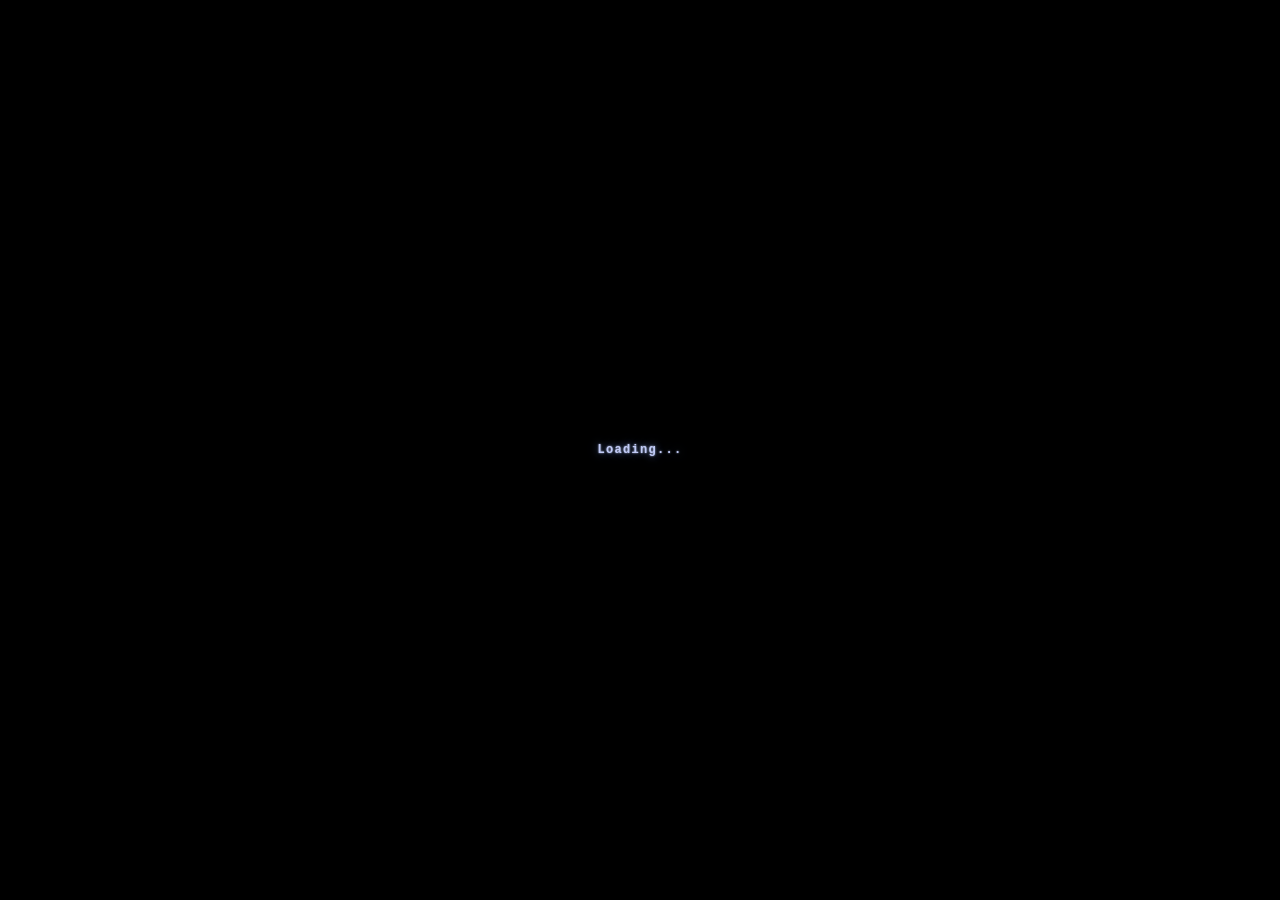
==== commit f8870cc3: "feat: simplify homepage and favicon" ====
--- a/index.html
+++ b/index.html
@@ -3,386 +3,72 @@
 <head>
   <meta charset="utf-8">
   <meta name="viewport" content="width=device-width, initial-scale=1">
-  <meta name="description" content="Zach Vivier builds practical tools for support work, local inspection, and everyday systems.">
-  <meta name="theme-color" content="#070a09">
-  <title>Zach Vivier // useful systems</title>
-  <link rel="icon" href="favicon.png" type="image/png">
+  <meta name="theme-color" content="#000000">
+  <title>Loading...</title>
+  <link rel="icon" href="favicon.svg?v=2" type="image/svg+xml">
+  <link rel="icon" href="favicon-32.png?v=2" type="image/png" sizes="32x32">
+  <link rel="icon" href="favicon-16.png?v=2" type="image/png" sizes="16x16">
+  <link rel="apple-touch-icon" href="apple-touch-icon.png?v=2" sizes="180x180">
   <style>
-    :root {
-      --void: #070a09;
-      --panel: #0b100e;
-      --ink: #d9fbe8;
-      --muted: #7e9c8b;
-      --line: #203a2d;
-      --green: #6dffac;
-      --green-hot: #b4ffd2;
-      --amber: #f2bd66;
-      --pink: #ff5f7e;
-      --mono: "IBM Plex Mono", "Cascadia Mono", "SFMono-Regular", Consolas, "Liberation Mono", monospace;
+    * { box-sizing: border-box; }
+
+    html, body { min-height: 100%; }
+
+    body {
+      min-height: 100svh;
+      margin: 0;
+      display: grid;
+      place-items: center;
+      overflow: hidden;
+      background: #000;
     }
 
-    * { box-sizing: border-box; }
-    html { scroll-behavior: smooth; background: var(--void); }
-    body {
+    .loading {
       position: relative;
-      margin: 0;
-      overflow-x: hidden;
-      background:
-        linear-gradient(rgba(109,255,172,.025) 1px, transparent 1px),
-        linear-gradient(90deg, rgba(109,255,172,.018) 1px, transparent 1px),
-        var(--void);
-      background-size: 42px 42px;
-      color: var(--ink);
-      font: 14px/1.55 var(--mono);
-      -webkit-font-smoothing: antialiased;
-    }
-    body::before {
-      content: "";
-      position: fixed;
-      z-index: 10;
-      inset: 0;
-      pointer-events: none;
-      background: repeating-linear-gradient(0deg, rgba(0,0,0,.16) 0, rgba(0,0,0,.16) 1px, transparent 1px, transparent 4px);
-      opacity: .42;
-    }
-    .scan-plane {
-      position: absolute;
-      z-index: 9;
-      inset: 0;
-      overflow: hidden;
-      pointer-events: none;
-    }
-    .scan-plane::after {
-      content: "";
-      position: absolute;
-      left: 0;
-      right: 0;
-      top: -18vh;
-      height: 18vh;
-      pointer-events: none;
-      border-bottom: 1px solid rgba(109,255,172,.25);
-      background: linear-gradient(to bottom, transparent, rgba(109,255,172,.035));
-      animation: sweep 9s linear infinite;
+      color: #c0caf5;
+      font: 700 12px/1 "Courier New", "Liberation Mono", monospace;
+      letter-spacing: .11em;
+      text-shadow:
+        0 0 2px rgba(192, 202, 245, .95),
+        0 0 8px rgba(122, 162, 247, .58),
+        0 0 18px rgba(187, 154, 247, .22);
+      animation: pixel-glow 2.2s steps(5, end) infinite;
     }
 
-    a { color: inherit; }
-    :focus-visible { outline: 2px solid var(--amber); outline-offset: 4px; }
-    ::selection { background: var(--green); color: var(--void); }
-
-    .shell { width: min(1180px, calc(100% - 48px)); margin: 0 auto; }
-
-    header {
-      display: flex;
-      align-items: center;
-      justify-content: space-between;
-      min-height: 68px;
-      border-bottom: 1px solid var(--line);
-    }
-    .wordmark {
-      color: var(--green-hot);
-      font-weight: 700;
-      letter-spacing: .08em;
-      text-decoration: none;
-    }
-    .wordmark::before { content: "["; color: var(--pink); }
-    .wordmark::after { content: "]_"; color: var(--pink); animation: blink 1.05s steps(1) infinite; }
-    nav { display: flex; gap: 24px; }
-    nav a {
-      color: var(--muted);
-      font-size: 11px;
-      letter-spacing: .08em;
-      text-decoration: none;
-      text-transform: uppercase;
-    }
-    nav a:hover { color: var(--green); }
-
-    .hero {
-      display: grid;
-      grid-template-columns: minmax(0, 1fr) 250px;
-      gap: 72px;
-      min-height: 575px;
-      align-items: center;
-      padding: 76px 0;
-      border-bottom: 1px solid var(--line);
-    }
-    .kicker {
-      margin: 0 0 24px;
-      color: var(--amber);
-      font-size: 11px;
-      font-weight: 700;
-      letter-spacing: .14em;
-      text-transform: uppercase;
-    }
-    .kicker::before { content: "SYS://"; color: var(--pink); }
-    h1 {
-      max-width: 12ch;
-      margin: 0;
-      color: var(--ink);
-      font-size: clamp(54px, 8vw, 108px);
-      line-height: .89;
-      letter-spacing: -.075em;
-      text-transform: uppercase;
-      text-wrap: balance;
-      animation: glitch 7s steps(1) infinite;
-    }
-    h1 em { color: var(--green); font-style: normal; text-shadow: 0 0 24px rgba(109,255,172,.18); }
-    .hero-copy {
-      max-width: 570px;
-      margin: 30px 0 0;
-      color: var(--muted);
-      font-size: 16px;
-    }
-    .jump {
-      display: inline-block;
-      margin-top: 30px;
-      color: var(--void);
-      background: var(--green);
-      padding: 11px 14px;
-      font-size: 11px;
-      font-weight: 700;
-      letter-spacing: .08em;
-      text-decoration: none;
-      text-transform: uppercase;
-      box-shadow: 5px 5px 0 var(--pink);
-      transition: transform .12s ease, box-shadow .12s ease;
-    }
-    .jump:hover { transform: translate(2px, 2px); box-shadow: 3px 3px 0 var(--pink); }
-
-    .manifest {
-      align-self: end;
-      margin-bottom: 12px;
-      border-top: 1px solid var(--green);
-      color: var(--muted);
-      font-size: 11px;
-    }
-    .manifest-row {
-      display: grid;
-      grid-template-columns: 72px 1fr;
-      gap: 12px;
-      padding: 11px 0;
-      border-bottom: 1px solid var(--line);
-    }
-    .manifest-row span:first-child { color: var(--green); text-transform: uppercase; }
-
-    .block {
-      display: grid;
-      grid-template-columns: 210px minmax(0, 1fr);
-      gap: 52px;
-      padding: 86px 0;
-      border-bottom: 1px solid var(--line);
-    }
-    .block-head span {
-      color: var(--pink);
-      font-size: 11px;
-      font-weight: 700;
-      letter-spacing: .12em;
-    }
-    h2 {
-      margin: 12px 0 0;
-      color: var(--green-hot);
-      font-size: 22px;
-      line-height: 1.05;
-      letter-spacing: -.03em;
-      text-transform: uppercase;
+    .loading::after {
+      position: absolute;
+      inset: 0;
+      content: attr(data-text);
+      color: #bb9af7;
+      opacity: 0;
+      clip-path: inset(42% 0 34% 0);
+      pointer-events: none;
+      animation: pixel-skip 3.1s steps(1, end) infinite;
     }
 
-    .index { border-top: 1px solid var(--line); }
-    .project {
-      position: relative;
-      isolation: isolate;
-      display: grid;
-      grid-template-columns: 44px minmax(140px, .46fr) minmax(0, 1fr) auto;
-      gap: 22px;
-      align-items: baseline;
-      padding: 22px 12px 22px 0;
-      border-bottom: 1px solid var(--line);
-      text-decoration: none;
-    }
-    .project::before {
-      content: "";
-      position: absolute;
-      inset: 0;
-      z-index: 0;
-      pointer-events: none;
-      background: var(--green);
-      transform: scaleX(0);
-      transform-origin: left;
-      transition: transform .16s ease;
-    }
-    .project > span { position: relative; z-index: 1; }
-    .project:hover::before { transform: scaleX(1); }
-    .project:hover { color: var(--void); }
-    .project:hover .num, .project:hover .desc, .project:hover .meta { color: var(--void); }
-    .num { color: var(--pink); font-size: 11px; }
-    .title { color: var(--ink); font-size: 19px; font-weight: 700; letter-spacing: -.025em; }
-    .desc { color: var(--muted); }
-    .meta { color: var(--amber); font-size: 10px; letter-spacing: .08em; text-transform: uppercase; white-space: nowrap; }
+    .dots { white-space: nowrap; }
 
-    .tools {
-      display: grid;
-      grid-template-columns: repeat(2, minmax(0, 1fr));
-      border-top: 1px solid var(--line);
-      border-left: 1px solid var(--line);
-    }
-    .tool {
-      min-height: 150px;
-      padding: 22px;
-      border-right: 1px solid var(--line);
-      border-bottom: 1px solid var(--line);
-      text-decoration: none;
-      transition: background .15s ease, color .15s ease;
-    }
-    .tool:hover { background: var(--green); color: var(--void); }
-    .tool-code { display: block; margin-bottom: 30px; color: var(--pink); font-size: 10px; letter-spacing: .1em; }
-    .tool:hover .tool-code, .tool:hover .tool-desc { color: var(--void); }
-    .tool-name { display: block; font-size: 17px; font-weight: 700; text-transform: uppercase; }
-    .tool-desc { display: block; margin-top: 6px; color: var(--muted); font-size: 12px; }
-
-    .blog-slot {
-      display: grid;
-      grid-template-columns: 120px minmax(0, 1fr) auto;
-      gap: 28px;
-      align-items: center;
-      min-height: 150px;
-      padding: 28px;
-      border: 1px solid var(--line);
-    }
-    .blog-state { color: var(--pink); font-size: 10px; letter-spacing: .1em; }
-    .blog-slot h3 { margin: 0; font-size: 19px; text-transform: uppercase; }
-    .blog-slot p { margin: 5px 0 0; color: var(--muted); font-size: 13px; }
-    .blog-cursor { color: var(--green); font-size: 24px; animation: blink 1.1s steps(1) infinite; }
-
-    .about {
-      display: grid;
-      grid-template-columns: minmax(0, 1fr) auto;
-      gap: 40px;
-      align-items: end;
-      padding: 64px 0;
-    }
-    .about p { max-width: 720px; margin: 0; color: var(--muted); font-size: 16px; }
-    .about strong { color: var(--ink); font-weight: 500; }
-    .links { display: flex; gap: 20px; }
-    .links a { color: var(--green); font-size: 11px; font-weight: 700; letter-spacing: .08em; text-transform: uppercase; }
-
-    @keyframes sweep { to { top: 100%; } }
-    @keyframes blink { 0%, 52% { opacity: 1; } 53%, 100% { opacity: 0; } }
-    @keyframes glitch {
-      0%, 96%, 100% { transform: none; text-shadow: none; }
-      97% { transform: translateX(2px); text-shadow: -3px 0 var(--pink), 3px 0 var(--green); }
-      98% { transform: translateX(-1px); text-shadow: 2px 0 var(--amber); }
-      99% { transform: none; text-shadow: none; }
+    @keyframes pixel-glow {
+      0%, 100% { opacity: .72; }
+      45% { opacity: 1; }
+      50% { opacity: .88; transform: translateX(1px); }
+      55% { opacity: 1; transform: translateX(0); }
     }
 
-    @media (max-width: 800px) {
-      .shell { width: min(100% - 32px, 1180px); }
-      header { min-height: 62px; }
-      nav { gap: 15px; }
-      .hero { grid-template-columns: 1fr; gap: 58px; min-height: 0; padding: 78px 0 66px; }
-      h1 { font-size: clamp(48px, 15vw, 76px); }
-      .manifest { margin: 0; }
-      .block { grid-template-columns: 1fr; gap: 36px; padding: 62px 0; }
-      .project { grid-template-columns: 34px 1fr auto; gap: 8px 14px; }
-      .project .desc { grid-column: 2 / -1; }
-      .project .meta { grid-column: 3; grid-row: 1; }
-      .tools { grid-template-columns: 1fr; }
-      .blog-slot { grid-template-columns: 1fr auto; gap: 12px 20px; }
-      .blog-state { grid-column: 1 / -1; }
-      .about { grid-template-columns: 1fr; align-items: start; }
-    }
-
-    @media (max-width: 480px) {
-      .wordmark { font-size: 12px; }
-      .hero-copy { font-size: 14px; }
-      .project { padding-right: 0; }
-      .title { font-size: 17px; }
-      .meta { max-width: 76px; text-align: right; white-space: normal; }
+    @keyframes pixel-skip {
+      0%, 91%, 94%, 100% { opacity: 0; transform: translateX(0); }
+      92% { opacity: .42; transform: translateX(-1px); }
+      93% { opacity: .26; transform: translateX(1px); }
     }
 
     @media (prefers-reduced-motion: reduce) {
-      html { scroll-behavior: auto; }
-      *, *::before, *::after { animation: none !important; transition: none !important; }
-
+      .loading, .loading::after { animation: none; }
     }
   </style>
 </head>
 <body>
-  <div class="scan-plane" aria-hidden="true"></div>
-  <div class="shell">
-    <header>
-      <a class="wordmark" href="#top">ZACHVIVIER</a>
-      <nav aria-label="Primary navigation">
-        <a href="#work">work</a>
-        <a href="#tools">tools</a>
-        <a href="#blog">blog</a>
-      </nav>
-    </header>
-
-    <main id="top">
-      <section class="hero" aria-labelledby="hero-title">
-        <div>
-          <p class="kicker">field_notes / useful_systems</p>
-          <h1 id="hero-title">Useful systems for <em>noisy work.</em></h1>
-          <p class="hero-copy">I build focused tools and clear explanations for the parts of software that waste time.</p>
-          <a class="jump" href="#work">Open index ↓</a>
-        </div>
-        <aside class="manifest" aria-label="Working principles">
-          <div class="manifest-row"><span>Focus</span><b>support + writing</b></div>
-          <div class="manifest-row"><span>Method</span><b>small, local, clear</b></div>
-          <div class="manifest-row"><span>Rule</span><b>maintainable first</b></div>
-        </aside>
-      </section>
-
-      <section class="block" id="work" aria-labelledby="work-title">
-        <div class="block-head">
-          <span>INDEX_03</span>
-          <h2 id="work-title">Selected work</h2>
-        </div>
-        <div class="index">
-          <a class="project" href="https://github.com/zachvivier/TabGrab" target="_blank" rel="noopener">
-            <span class="num">01</span><span class="title">TabGrab</span><span class="desc">Tames Zendesk agent tabs.</span><span class="meta">JS / browser</span>
-          </a>
-          <a class="project" href="https://github.com/zachvivier/calwidget" target="_blank" rel="noopener">
-            <span class="num">02</span><span class="title">CalWidget</span><span class="desc">A quiet agenda for macOS.</span><span class="meta">Swift / macOS</span>
-          </a>
-          <a class="project" href="https://github.com/zachvivier/crop-easy" target="_blank" rel="noopener">
-            <span class="num">03</span><span class="title">Crop Easy</span><span class="desc">Exact image crops without friction.</span><span class="meta">Swift / utility</span>
-          </a>
-        </div>
-      </section>
-
-      <section class="block" id="tools" aria-labelledby="tools-title">
-        <div class="block-head">
-          <span>LOCAL_ONLY</span>
-          <h2 id="tools-title">Local tools keep data in your browser</h2>
-        </div>
-        <div class="tools">
-          <a class="tool" href="har-viewer.html"><span class="tool-code">UTIL::HAR</span><span class="tool-name">HAR Viewer ↗</span><span class="tool-desc">Requests, responses, timelines.</span></a>
-          <a class="tool" href="event-viewer.html"><span class="tool-code">UTIL::EVTX</span><span class="tool-name">Event Viewer ↗</span><span class="tool-desc">Windows logs and raw XML.</span></a>
-          <a class="tool" href="cert-inspector.html"><span class="tool-code">UTIL::X509</span><span class="tool-name">Cert Inspector ↗</span><span class="tool-desc">Keys, extensions, fingerprints.</span></a>
-          <a class="tool" href="mail-analyzer.html"><span class="tool-code">UTIL::MAIL</span><span class="tool-name">Mail Analyzer ↗</span><span class="tool-desc">MIME, auth, routing.</span></a>
-        </div>
-      </section>
-
-      <section class="block" id="blog" aria-labelledby="blog-title">
-        <div class="block-head">
-          <span>FIELD_LOG</span>
-          <h2 id="blog-title">Blog</h2>
-        </div>
-        <div class="blog-slot">
-          <span class="blog-state">NO_POSTS_YET</span>
-          <div>
-            <h3>Notes will land here.</h3>
-            <p>Support systems, technical writing, and small tools.</p>
-          </div>
-          <span class="blog-cursor" aria-hidden="true">▮</span>
-        </div>
-      </section>
-
-      <section class="about" id="about" aria-label="About Zach">
-        <p><strong>I'm Zach.</strong> I work in technical support and technical writing. Most projects begin with a small annoyance and end as something useful.</p>
-        <div class="links"><a href="https://github.com/zachvivier" target="_blank" rel="noopener">GitHub ↗</a><a href="https://www.linkedin.com/in/zachvivier/" target="_blank" rel="noopener">LinkedIn ↗</a></div>
-      </section>
-    </main>
+  <div class="loading" data-text="Loading..." role="status" aria-label="Loading...">
+    <span aria-hidden="true">Loading<span class="dots">...</span></span>
   </div>
 </body>
 </html>
